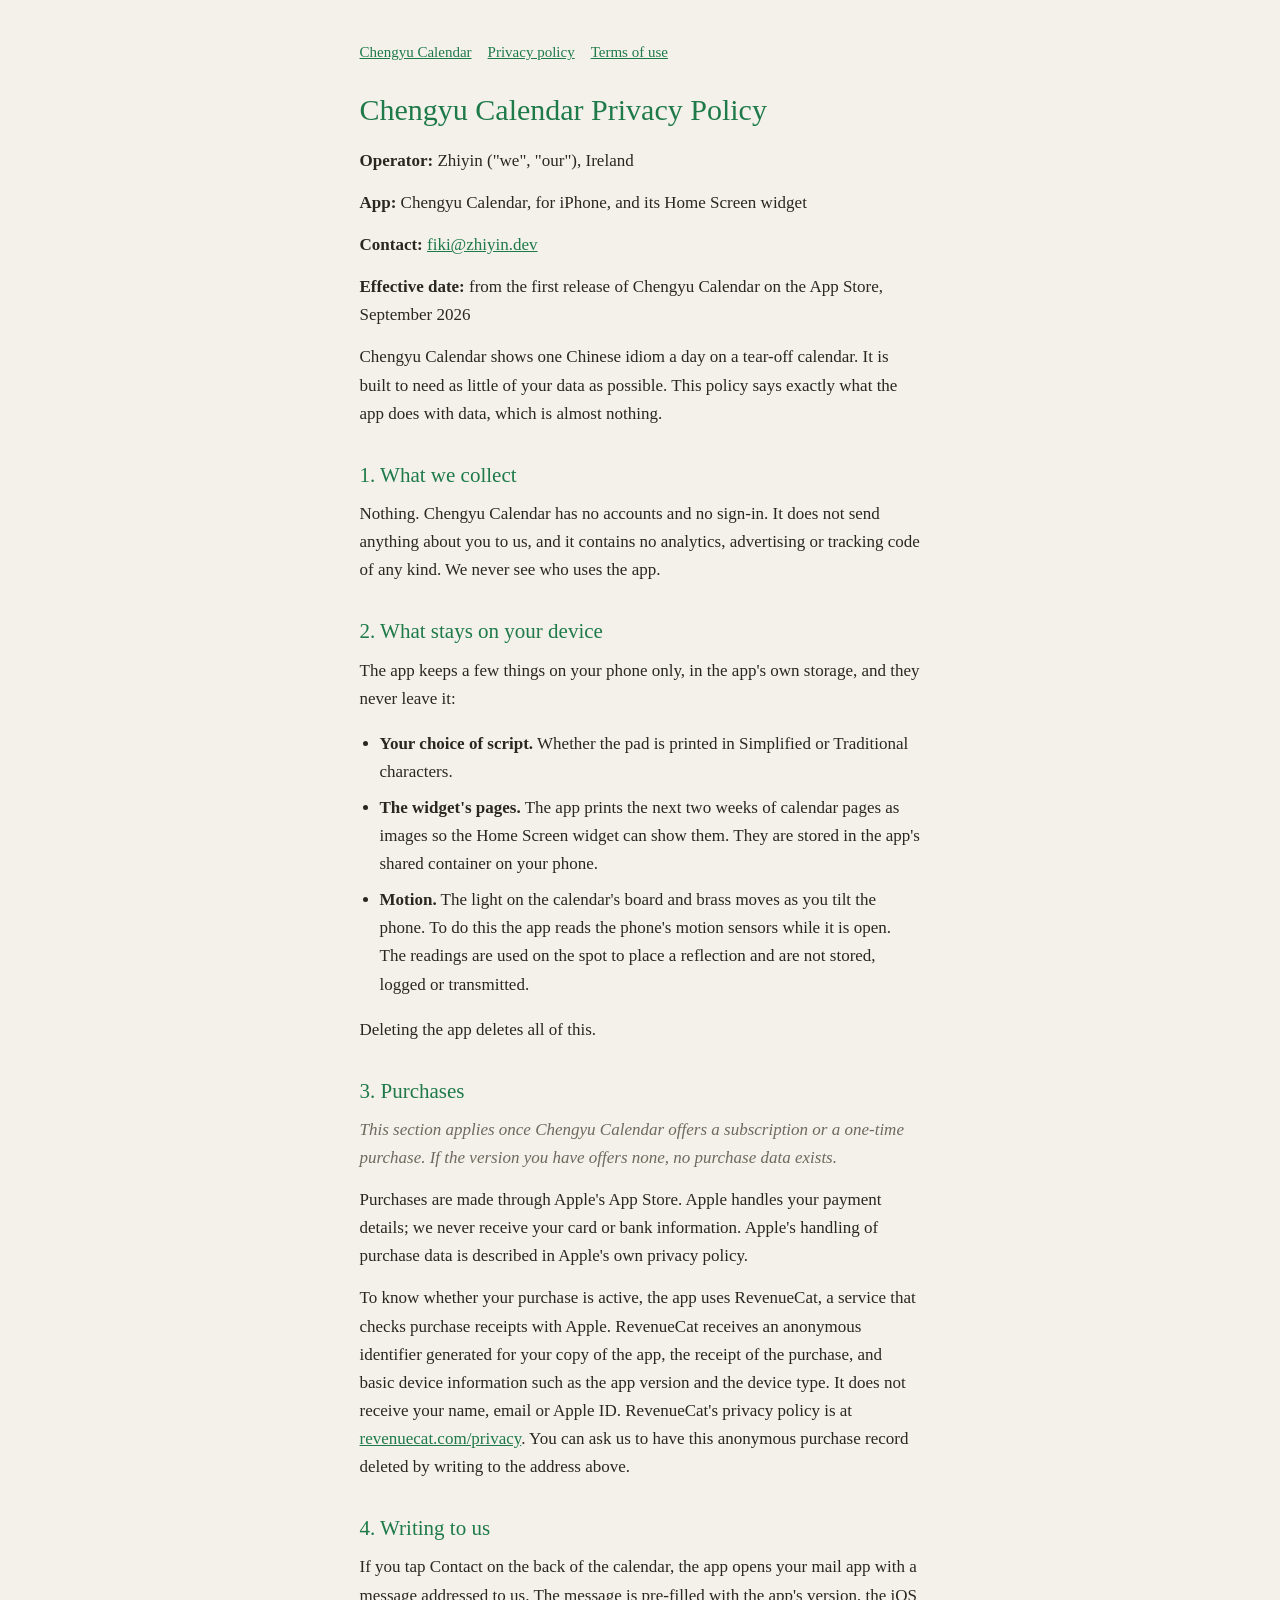
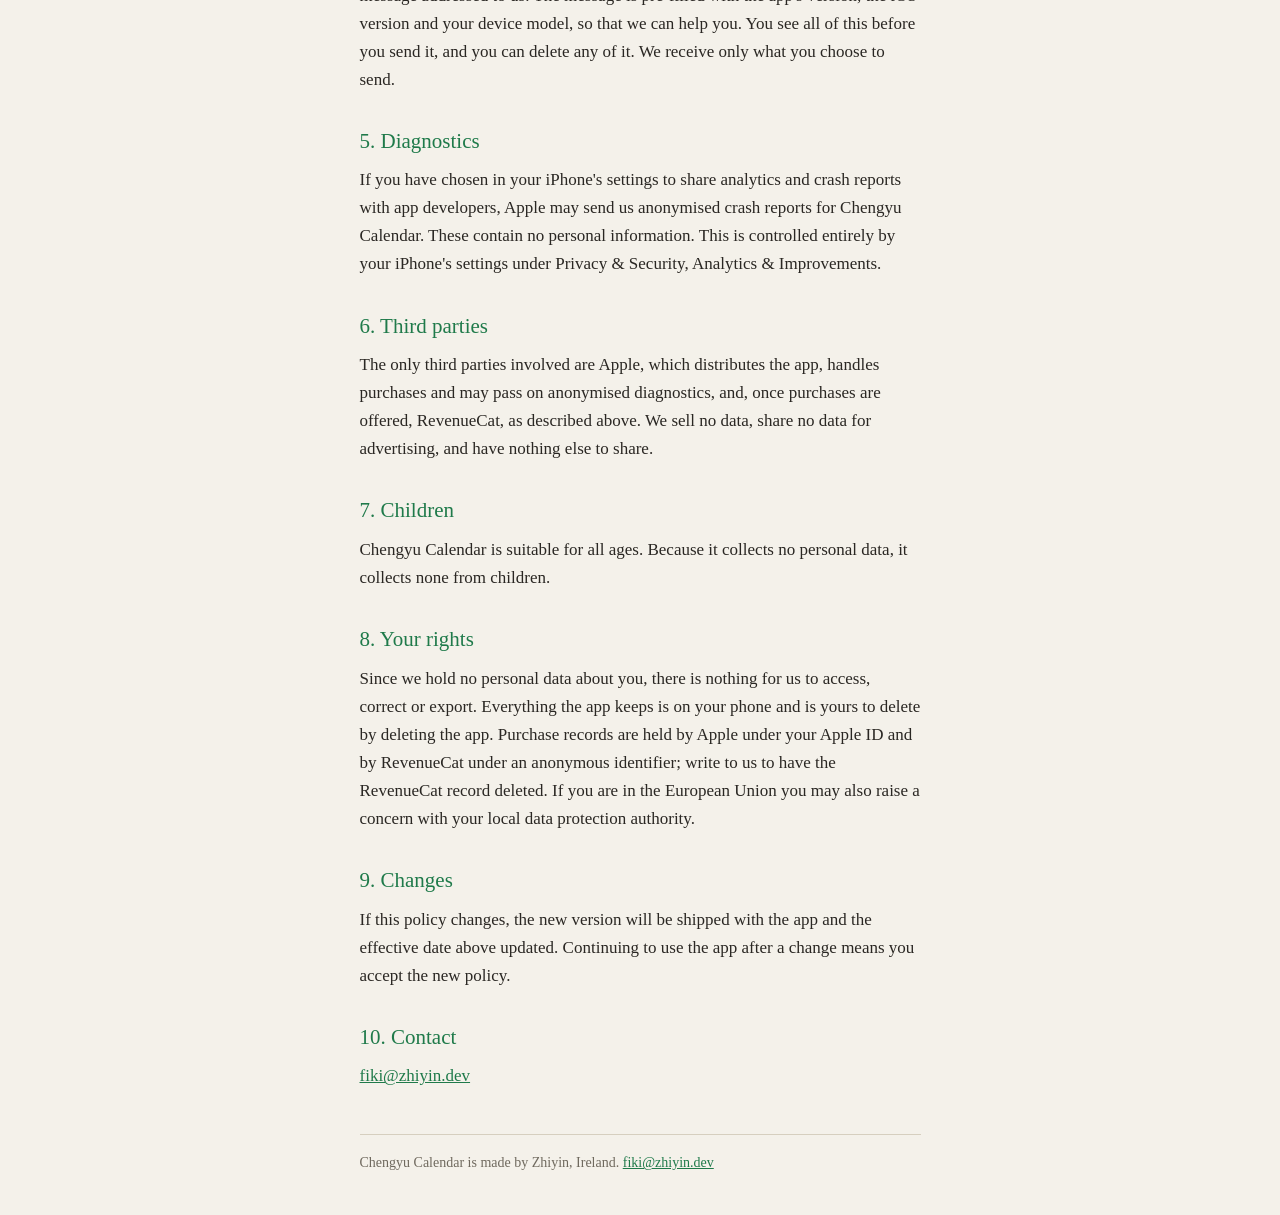
==== privacy/index.html @ 8fd307ae "Chengyu Calendar: privacy policy and terms of use" ====
<!doctype html><html lang="en"><head><meta charset="utf-8"><meta name="viewport" content="width=device-width,initial-scale=1"><title>Chengyu Calendar Privacy Policy</title><style>
:root{--paper:#f4f1ea;--ink:#2a2723;--green:#1f7a4a;--rule:#d6cfbf;--muted:#6f695e}
body{background:var(--paper);color:var(--ink);font:17px/1.65 Georgia,"Times New Roman",serif;margin:0;padding:40px 20px}
main{max-width:66ch;margin:0 auto}
h1{font-weight:normal;font-size:30px;line-height:1.15;color:var(--green);margin:0 0 20px}
h2{font-weight:normal;font-size:21px;margin:30px 0 8px;color:var(--green)}
p{margin:0 0 14px} .note{color:var(--muted);font-style:italic}
ul{padding-left:20px} li{margin-bottom:8px}
a{color:var(--green)} nav{margin-bottom:28px;font-size:15px;color:var(--muted)} nav a{margin-right:16px}
footer{margin-top:44px;padding-top:16px;border-top:1px solid var(--rule);font-size:14px;color:var(--muted)}
</style></head><body><main><nav><a href="../">Chengyu Calendar</a><a href="../privacy/">Privacy policy</a><a href="../terms/">Terms of use</a></nav><h1>Chengyu Calendar Privacy Policy</h1>
<p><b>Operator:</b> Zhiyin (&quot;we&quot;, &quot;our&quot;), Ireland</p>
<p><b>App:</b> Chengyu Calendar, for iPhone, and its Home Screen widget</p>
<p><b>Contact:</b> <a href="mailto:fiki@zhiyin.dev">fiki@zhiyin.dev</a></p>
<p><b>Effective date:</b> from the first release of Chengyu Calendar on the App Store, September 2026</p>
<p>Chengyu Calendar shows one Chinese idiom a day on a tear-off calendar. It is built to need as little of your data as possible. This policy says exactly what the app does with data, which is almost nothing.</p>
<h2>1. What we collect</h2>
<p>Nothing. Chengyu Calendar has no accounts and no sign-in. It does not send anything about you to us, and it contains no analytics, advertising or tracking code of any kind. We never see who uses the app.</p>
<h2>2. What stays on your device</h2>
<p>The app keeps a few things on your phone only, in the app&#x27;s own storage, and they never leave it:</p>
<ul>
<li><b>Your choice of script.</b> Whether the pad is printed in Simplified or Traditional characters.</li>
<li><b>The widget&#x27;s pages.</b> The app prints the next two weeks of calendar pages as images so the Home Screen widget can show them. They are stored in the app&#x27;s shared container on your phone.</li>
<li><b>Motion.</b> The light on the calendar&#x27;s board and brass moves as you tilt the phone. To do this the app reads the phone&#x27;s motion sensors while it is open. The readings are used on the spot to place a reflection and are not stored, logged or transmitted.</li>
</ul>
<p>Deleting the app deletes all of this.</p>
<h2>3. Purchases</h2>
<p class="note">This section applies once Chengyu Calendar offers a subscription or a one-time purchase. If the version you have offers none, no purchase data exists.</p>
<p>Purchases are made through Apple&#x27;s App Store. Apple handles your payment details; we never receive your card or bank information. Apple&#x27;s handling of purchase data is described in Apple&#x27;s own privacy policy.</p>
<p>To know whether your purchase is active, the app uses RevenueCat, a service that checks purchase receipts with Apple. RevenueCat receives an anonymous identifier generated for your copy of the app, the receipt of the purchase, and basic device information such as the app version and the device type. It does not receive your name, email or Apple ID. RevenueCat&#x27;s privacy policy is at <a href="https://revenuecat.com/privacy">revenuecat.com/privacy</a>. You can ask us to have this anonymous purchase record deleted by writing to the address above.</p>
<h2>4. Writing to us</h2>
<p>If you tap Contact on the back of the calendar, the app opens your mail app with a message addressed to us. The message is pre-filled with the app&#x27;s version, the iOS version and your device model, so that we can help you. You see all of this before you send it, and you can delete any of it. We receive only what you choose to send.</p>
<h2>5. Diagnostics</h2>
<p>If you have chosen in your iPhone&#x27;s settings to share analytics and crash reports with app developers, Apple may send us anonymised crash reports for Chengyu Calendar. These contain no personal information. This is controlled entirely by your iPhone&#x27;s settings under Privacy &amp; Security, Analytics &amp; Improvements.</p>
<h2>6. Third parties</h2>
<p>The only third parties involved are Apple, which distributes the app, handles purchases and may pass on anonymised diagnostics, and, once purchases are offered, RevenueCat, as described above. We sell no data, share no data for advertising, and have nothing else to share.</p>
<h2>7. Children</h2>
<p>Chengyu Calendar is suitable for all ages. Because it collects no personal data, it collects none from children.</p>
<h2>8. Your rights</h2>
<p>Since we hold no personal data about you, there is nothing for us to access, correct or export. Everything the app keeps is on your phone and is yours to delete by deleting the app. Purchase records are held by Apple under your Apple ID and by RevenueCat under an anonymous identifier; write to us to have the RevenueCat record deleted. If you are in the European Union you may also raise a concern with your local data protection authority.</p>
<h2>9. Changes</h2>
<p>If this policy changes, the new version will be shipped with the app and the effective date above updated. Continuing to use the app after a change means you accept the new policy.</p>
<h2>10. Contact</h2>
<p><a href="mailto:fiki@zhiyin.dev">fiki@zhiyin.dev</a></p><footer>Chengyu Calendar is made by Zhiyin, Ireland. <a href="mailto:fiki@zhiyin.dev">fiki@zhiyin.dev</a></footer></main></body></html>
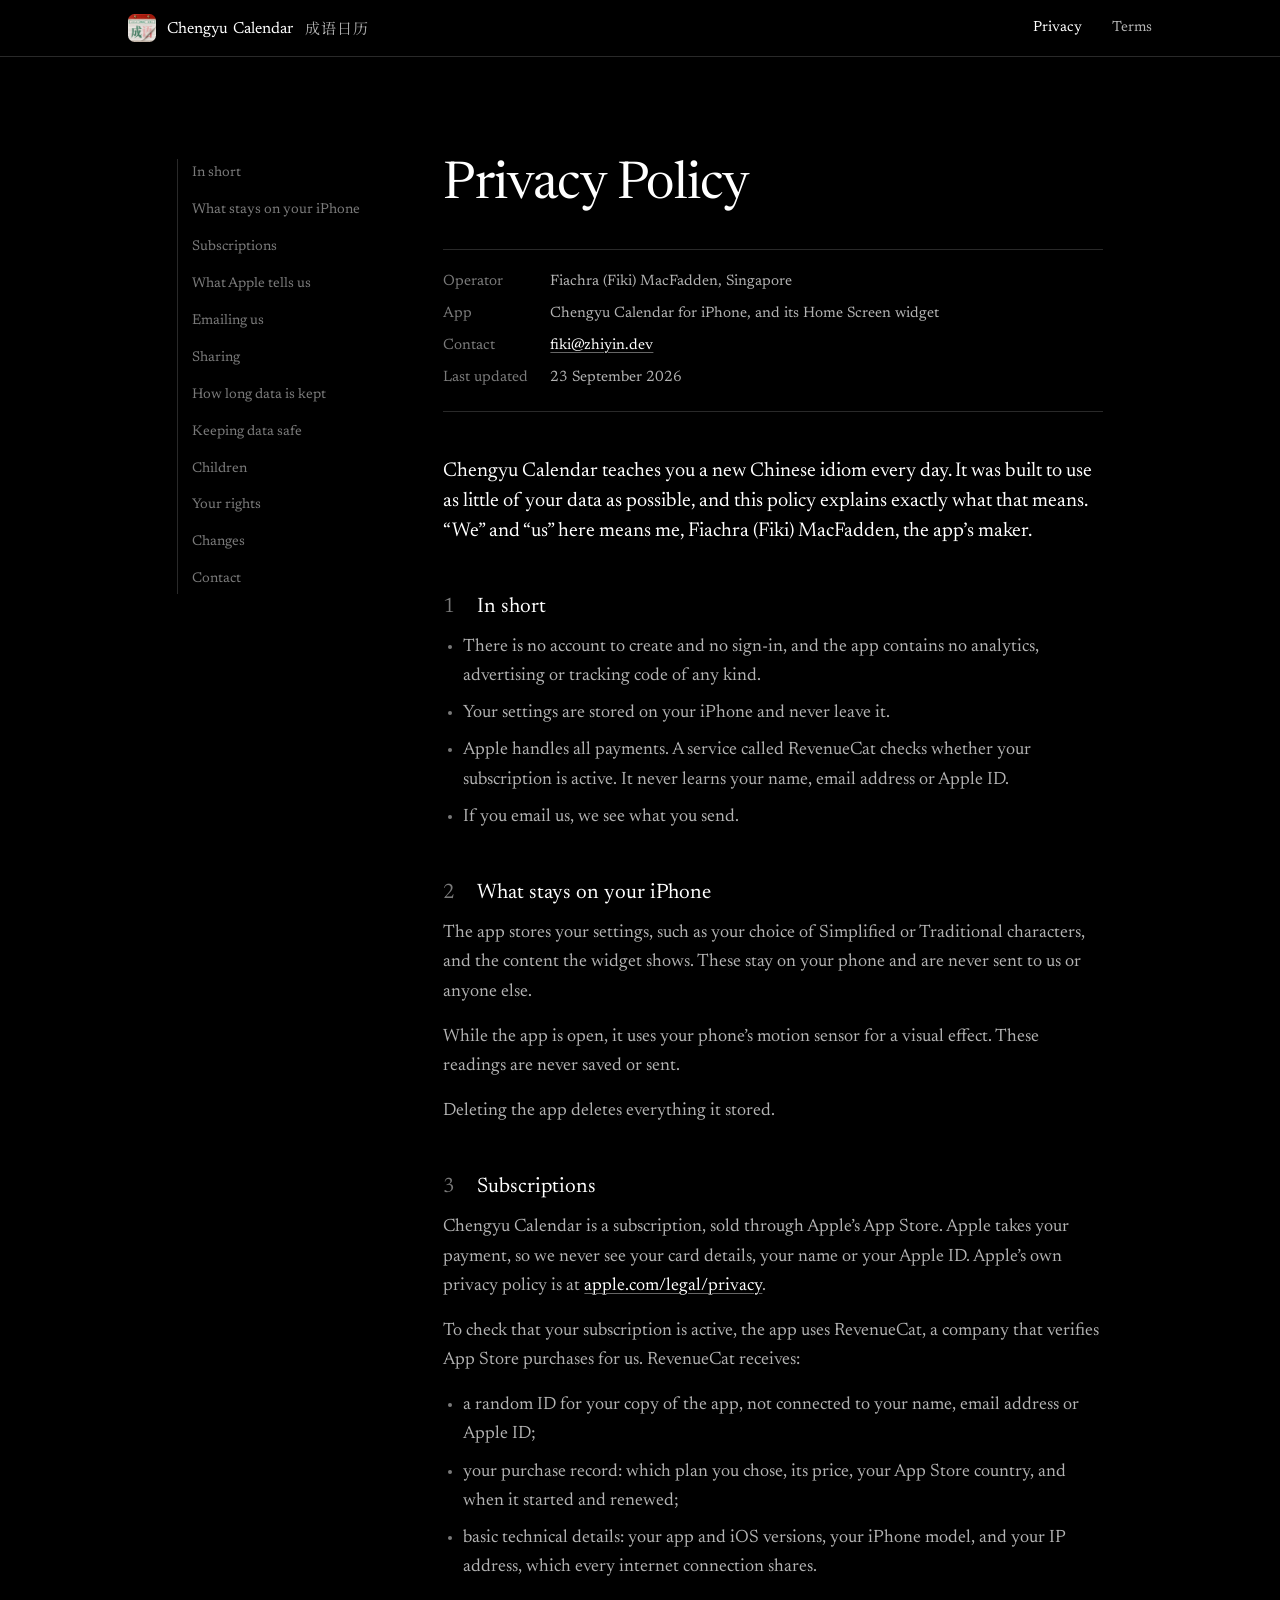
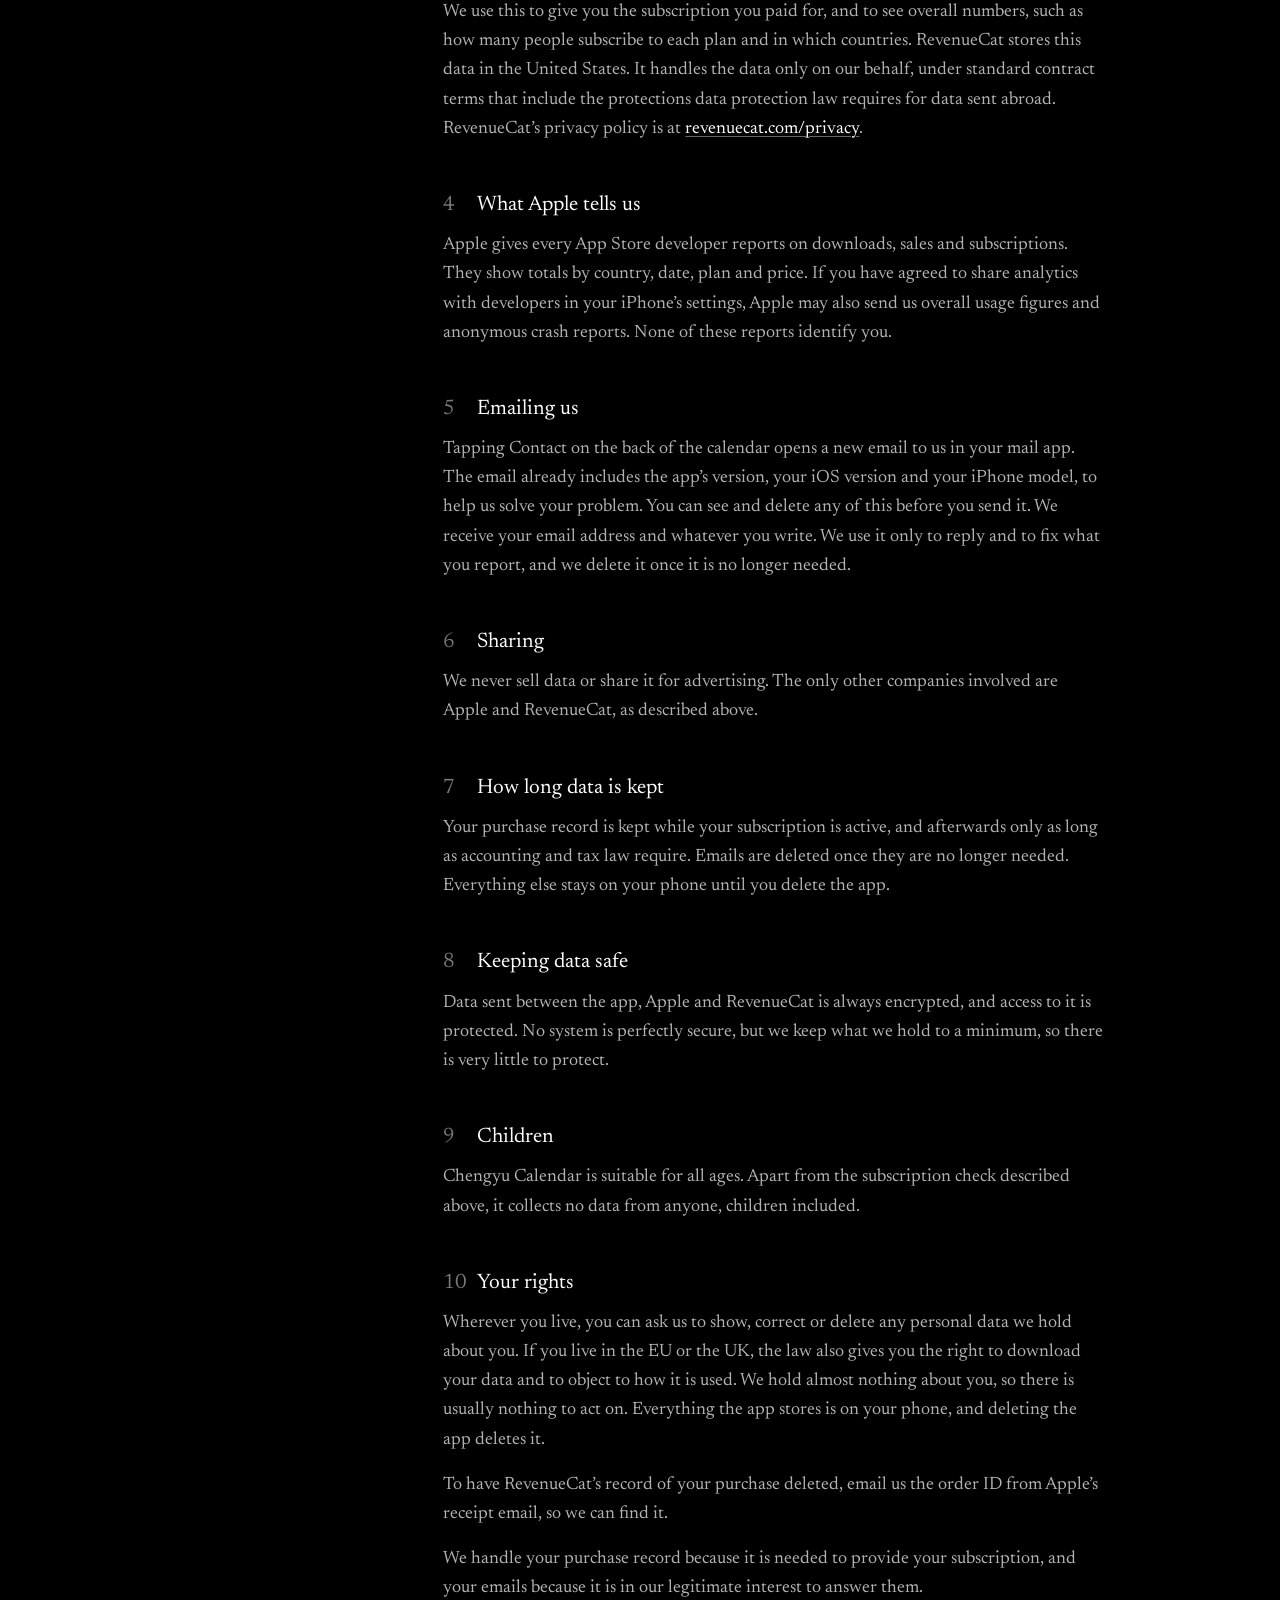
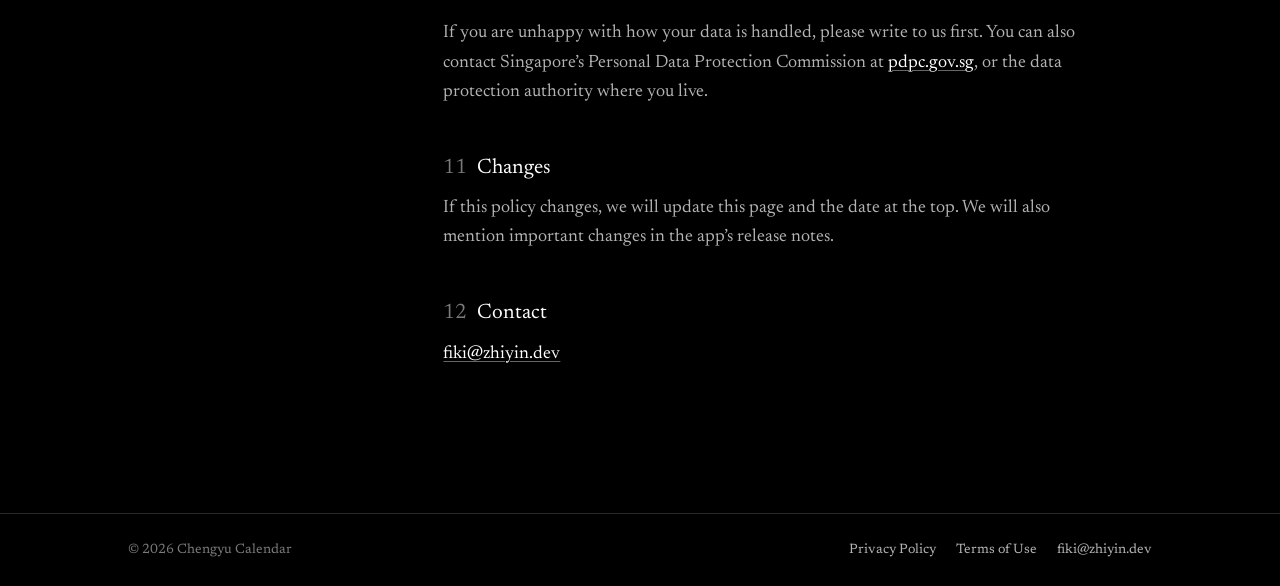
==== commit f51979a0: "The new site: a welcome page, the Privacy Policy and the Terms of Use, on black Built from website/ " ====
--- a/privacy/index.html
+++ b/privacy/index.html
@@ -1,44 +1,98 @@
-<!doctype html><html lang="en"><head><meta charset="utf-8"><meta name="viewport" content="width=device-width,initial-scale=1"><title>Chengyu Calendar Privacy Policy</title><style>
-:root{--paper:#f4f1ea;--ink:#2a2723;--green:#1f7a4a;--rule:#d6cfbf;--muted:#6f695e}
-body{background:var(--paper);color:var(--ink);font:17px/1.65 Georgia,"Times New Roman",serif;margin:0;padding:40px 20px}
-main{max-width:66ch;margin:0 auto}
-h1{font-weight:normal;font-size:30px;line-height:1.15;color:var(--green);margin:0 0 20px}
-h2{font-weight:normal;font-size:21px;margin:30px 0 8px;color:var(--green)}
-p{margin:0 0 14px} .note{color:var(--muted);font-style:italic}
-ul{padding-left:20px} li{margin-bottom:8px}
-a{color:var(--green)} nav{margin-bottom:28px;font-size:15px;color:var(--muted)} nav a{margin-right:16px}
-footer{margin-top:44px;padding-top:16px;border-top:1px solid var(--rule);font-size:14px;color:var(--muted)}
-</style></head><body><main><nav><a href="../">Chengyu Calendar</a><a href="../privacy/">Privacy policy</a><a href="../terms/">Terms of use</a></nav><h1>Chengyu Calendar Privacy Policy</h1>
-<p><b>Operator:</b> Zhiyin (&quot;we&quot;, &quot;our&quot;), Ireland</p>
-<p><b>App:</b> Chengyu Calendar, for iPhone, and its Home Screen widget</p>
-<p><b>Contact:</b> <a href="mailto:fiki@zhiyin.dev">fiki@zhiyin.dev</a></p>
-<p><b>Effective date:</b> from the first release of Chengyu Calendar on the App Store, September 2026</p>
-<p>Chengyu Calendar shows one Chinese idiom a day on a tear-off calendar. It is built to need as little of your data as possible. This policy says exactly what the app does with data, which is almost nothing.</p>
-<h2>1. What we collect</h2>
-<p>Nothing. Chengyu Calendar has no accounts and no sign-in. It does not send anything about you to us, and it contains no analytics, advertising or tracking code of any kind. We never see who uses the app.</p>
-<h2>2. What stays on your device</h2>
-<p>The app keeps a few things on your phone only, in the app&#x27;s own storage, and they never leave it:</p>
+<!doctype html>
+<html lang="en">
+<head>
+<meta charset="utf-8">
+<meta name="viewport" content="width=device-width,initial-scale=1,viewport-fit=cover">
+<title>Privacy Policy · Chengyu Calendar</title>
+<meta name="description" content="How Chengyu Calendar handles your data: no account, no analytics, no ads, no tracking.">
+<meta name="theme-color" content="#000000">
+<link rel="canonical" href="https://chengyucalendar.com/privacy/">
+<meta property="og:type" content="website">
+<meta property="og:site_name" content="Chengyu Calendar">
+<meta property="og:title" content="Privacy Policy · Chengyu Calendar">
+<meta property="og:description" content="How Chengyu Calendar handles your data: no account, no analytics, no ads, no tracking.">
+<meta property="og:url" content="https://chengyucalendar.com/privacy/">
+<meta property="og:image" content="https://chengyucalendar.com/assets/og.png">
+<meta property="og:image:width" content="1200">
+<meta property="og:image:height" content="630">
+<meta name="twitter:card" content="summary_large_image">
+<meta name="apple-itunes-app" content="app-id=6813331921">
+<link rel="icon" type="image/png" href="../assets/icon-64.png">
+<link rel="apple-touch-icon" href="../assets/icon-180.png">
+<link rel="preconnect" href="https://fonts.googleapis.com">
+<link rel="preconnect" href="https://fonts.gstatic.com" crossorigin>
+<link rel="stylesheet" href="https://fonts.googleapis.com/css2?family=Newsreader:opsz,wght@6..72,400;6..72,600&family=Noto+Serif+SC:wght@400&display=swap">
+<link rel="stylesheet" href="../assets/site.css">
+</head>
+<body>
+<header class="nav">
+  <div class="wrap">
+    <a class="brand" href="../" aria-label="Chengyu Calendar, home">
+      <img src="../assets/icon-64.png" alt="" width="28" height="28">
+      <span class="name">Chengyu Calendar</span><span class="han" lang="zh-Hans">成语日历</span>
+    </a>
+    <nav aria-label="Legal">
+      <a href="../privacy/" aria-current="page">Privacy</a>
+      <a href="../terms/">Terms</a>
+    </nav>
+  </div>
+</header>
+<main class="wrap legal">
+  <aside>
+    <ol aria-label="Sections"><li><a href="#s1">In short</a></li><li><a href="#s2">What stays on your iPhone</a></li><li><a href="#s3">Subscriptions</a></li><li><a href="#s4">What Apple tells us</a></li><li><a href="#s5">Emailing us</a></li><li><a href="#s6">Sharing</a></li><li><a href="#s7">How long data is kept</a></li><li><a href="#s8">Keeping data safe</a></li><li><a href="#s9">Children</a></li><li><a href="#s10">Your rights</a></li><li><a href="#s11">Changes</a></li><li><a href="#s12">Contact</a></li></ol>
+  </aside>
+  <article>
+    <h1>Privacy Policy</h1>
+<dl class="meta"><dt>Operator</dt><dd>Fiachra (Fiki) MacFadden, Singapore</dd><dt>App</dt><dd>Chengyu Calendar for iPhone, and its Home Screen widget</dd><dt>Contact</dt><dd><a href="mailto:fiki@zhiyin.dev">fiki@zhiyin.dev</a></dd><dt>Last updated</dt><dd>23 September 2026</dd></dl>
+<p>Chengyu Calendar teaches you a new Chinese idiom every day. It was built to use as little of your data as possible, and this policy explains exactly what that means. “We” and “us” here means me, Fiachra (Fiki) MacFadden, the app’s maker.</p>
+<h2 id="s1"><span class="n">1</span>In short</h2>
 <ul>
-<li><b>Your choice of script.</b> Whether the pad is printed in Simplified or Traditional characters.</li>
-<li><b>The widget&#x27;s pages.</b> The app prints the next two weeks of calendar pages as images so the Home Screen widget can show them. They are stored in the app&#x27;s shared container on your phone.</li>
-<li><b>Motion.</b> The light on the calendar&#x27;s board and brass moves as you tilt the phone. To do this the app reads the phone&#x27;s motion sensors while it is open. The readings are used on the spot to place a reflection and are not stored, logged or transmitted.</li>
+<li>There is no account to create and no sign-in, and the app contains no analytics, advertising or tracking code of any kind.</li>
+<li>Your settings are stored on your iPhone and never leave it.</li>
+<li>Apple handles all payments. A service called RevenueCat checks whether your subscription is active. It never learns your name, email address or Apple ID.</li>
+<li>If you email us, we see what you send.</li>
 </ul>
-<p>Deleting the app deletes all of this.</p>
-<h2>3. Purchases</h2>
-<p class="note">This section applies once Chengyu Calendar offers a subscription or a one-time purchase. If the version you have offers none, no purchase data exists.</p>
-<p>Purchases are made through Apple&#x27;s App Store. Apple handles your payment details; we never receive your card or bank information. Apple&#x27;s handling of purchase data is described in Apple&#x27;s own privacy policy.</p>
-<p>To know whether your purchase is active, the app uses RevenueCat, a service that checks purchase receipts with Apple. RevenueCat receives an anonymous identifier generated for your copy of the app, the receipt of the purchase, and basic device information such as the app version and the device type. It does not receive your name, email or Apple ID. RevenueCat&#x27;s privacy policy is at <a href="https://revenuecat.com/privacy">revenuecat.com/privacy</a>. You can ask us to have this anonymous purchase record deleted by writing to the address above.</p>
-<h2>4. Writing to us</h2>
-<p>If you tap Contact on the back of the calendar, the app opens your mail app with a message addressed to us. The message is pre-filled with the app&#x27;s version, the iOS version and your device model, so that we can help you. You see all of this before you send it, and you can delete any of it. We receive only what you choose to send.</p>
-<h2>5. Diagnostics</h2>
-<p>If you have chosen in your iPhone&#x27;s settings to share analytics and crash reports with app developers, Apple may send us anonymised crash reports for Chengyu Calendar. These contain no personal information. This is controlled entirely by your iPhone&#x27;s settings under Privacy &amp; Security, Analytics &amp; Improvements.</p>
-<h2>6. Third parties</h2>
-<p>The only third parties involved are Apple, which distributes the app, handles purchases and may pass on anonymised diagnostics, and, once purchases are offered, RevenueCat, as described above. We sell no data, share no data for advertising, and have nothing else to share.</p>
-<h2>7. Children</h2>
-<p>Chengyu Calendar is suitable for all ages. Because it collects no personal data, it collects none from children.</p>
-<h2>8. Your rights</h2>
-<p>Since we hold no personal data about you, there is nothing for us to access, correct or export. Everything the app keeps is on your phone and is yours to delete by deleting the app. Purchase records are held by Apple under your Apple ID and by RevenueCat under an anonymous identifier; write to us to have the RevenueCat record deleted. If you are in the European Union you may also raise a concern with your local data protection authority.</p>
-<h2>9. Changes</h2>
-<p>If this policy changes, the new version will be shipped with the app and the effective date above updated. Continuing to use the app after a change means you accept the new policy.</p>
-<h2>10. Contact</h2>
-<p><a href="mailto:fiki@zhiyin.dev">fiki@zhiyin.dev</a></p><footer>Chengyu Calendar is made by Zhiyin, Ireland. <a href="mailto:fiki@zhiyin.dev">fiki@zhiyin.dev</a></footer></main></body></html>+<h2 id="s2"><span class="n">2</span>What stays on your iPhone</h2>
+<p>The app stores your settings, such as your choice of Simplified or Traditional characters, and the content the widget shows. These stay on your phone and are never sent to us or anyone else.</p>
+<p>While the app is open, it uses your phone’s motion sensor for a visual effect. These readings are never saved or sent.</p>
+<p>Deleting the app deletes everything it stored.</p>
+<h2 id="s3"><span class="n">3</span>Subscriptions</h2>
+<p>Chengyu Calendar is a subscription, sold through Apple’s App Store. Apple takes your payment, so we never see your card details, your name or your Apple ID. Apple’s own privacy policy is at <a href="https://apple.com/legal/privacy">apple.com/legal/privacy</a>.</p>
+<p>To check that your subscription is active, the app uses RevenueCat, a company that verifies App Store purchases for us. RevenueCat receives:</p>
+<ul>
+<li>a random ID for your copy of the app, not connected to your name, email address or Apple ID;</li>
+<li>your purchase record: which plan you chose, its price, your App Store country, and when it started and renewed;</li>
+<li>basic technical details: your app and iOS versions, your iPhone model, and your IP address, which every internet connection shares.</li>
+</ul>
+<p>We use this to give you the subscription you paid for, and to see overall numbers, such as how many people subscribe to each plan and in which countries. RevenueCat stores this data in the United States. It handles the data only on our behalf, under standard contract terms that include the protections data protection law requires for data sent abroad. RevenueCat’s privacy policy is at <a href="https://revenuecat.com/privacy">revenuecat.com/privacy</a>.</p>
+<h2 id="s4"><span class="n">4</span>What Apple tells us</h2>
+<p>Apple gives every App Store developer reports on downloads, sales and subscriptions. They show totals by country, date, plan and price. If you have agreed to share analytics with developers in your iPhone’s settings, Apple may also send us overall usage figures and anonymous crash reports. None of these reports identify you.</p>
+<h2 id="s5"><span class="n">5</span>Emailing us</h2>
+<p>Tapping Contact on the back of the calendar opens a new email to us in your mail app. The email already includes the app’s version, your iOS version and your iPhone model, to help us solve your problem. You can see and delete any of this before you send it. We receive your email address and whatever you write. We use it only to reply and to fix what you report, and we delete it once it is no longer needed.</p>
+<h2 id="s6"><span class="n">6</span>Sharing</h2>
+<p>We never sell data or share it for advertising. The only other companies involved are Apple and RevenueCat, as described above.</p>
+<h2 id="s7"><span class="n">7</span>How long data is kept</h2>
+<p>Your purchase record is kept while your subscription is active, and afterwards only as long as accounting and tax law require. Emails are deleted once they are no longer needed. Everything else stays on your phone until you delete the app.</p>
+<h2 id="s8"><span class="n">8</span>Keeping data safe</h2>
+<p>Data sent between the app, Apple and RevenueCat is always encrypted, and access to it is protected. No system is perfectly secure, but we keep what we hold to a minimum, so there is very little to protect.</p>
+<h2 id="s9"><span class="n">9</span>Children</h2>
+<p>Chengyu Calendar is suitable for all ages. Apart from the subscription check described above, it collects no data from anyone, children included.</p>
+<h2 id="s10"><span class="n">10</span>Your rights</h2>
+<p>Wherever you live, you can ask us to show, correct or delete any personal data we hold about you. If you live in the EU or the UK, the law also gives you the right to download your data and to object to how it is used. We hold almost nothing about you, so there is usually nothing to act on. Everything the app stores is on your phone, and deleting the app deletes it.</p>
+<p>To have RevenueCat’s record of your purchase deleted, email us the order ID from Apple’s receipt email, so we can find it.</p>
+<p>We handle your purchase record because it is needed to provide your subscription, and your emails because it is in our legitimate interest to answer them.</p>
+<p>If you are unhappy with how your data is handled, please write to us first. You can also contact Singapore’s Personal Data Protection Commission at <a href="https://pdpc.gov.sg">pdpc.gov.sg</a>, or the data protection authority where you live.</p>
+<h2 id="s11"><span class="n">11</span>Changes</h2>
+<p>If this policy changes, we will update this page and the date at the top. We will also mention important changes in the app’s release notes.</p>
+<h2 id="s12"><span class="n">12</span>Contact</h2>
+<p><a href="mailto:fiki@zhiyin.dev">fiki@zhiyin.dev</a></p>
+  </article>
+</main>
+<footer>
+  <div class="wrap">
+    <span>© 2026 Chengyu Calendar</span>
+    <span class="links"><a href="../privacy/">Privacy Policy</a><a href="../terms/">Terms of Use</a><a href="mailto:fiki@zhiyin.dev">fiki@zhiyin.dev</a></span>
+  </div>
+</footer>
+</body>
+</html>
--- a/assets/site.css
+++ b/assets/site.css
@@ -0,0 +1,129 @@
+/* Chengyu Calendar: the onboarding on the web. Black, Apple's New York, white words, the page lit. */
+:root{
+  color-scheme:dark;
+  --ground:#000;
+  --white:#fff;
+  --dim:rgba(255,255,255,.7);
+  --faint:rgba(255,255,255,.48);
+  --hair:rgba(255,255,255,.16);
+  --serif:ui-serif,"New York","Newsreader",Georgia,"Times New Roman",serif;
+  --han:"Noto Serif SC","Songti SC","STSong",serif;
+  --gutter:clamp(16px,4vw,48px);
+}
+*{box-sizing:border-box}
+html{background:var(--ground);-webkit-text-size-adjust:100%}
+body{margin:0;min-height:100svh;display:flex;flex-direction:column;background:var(--ground);color:var(--white);
+  font-family:var(--serif);font-size:17px;line-height:1.5;-webkit-font-smoothing:antialiased;text-rendering:optimizeLegibility}
+main{flex:1}
+img{max-width:100%;display:block}
+a{color:inherit}
+:focus-visible{outline:1.5px solid #fff;outline-offset:4px;border-radius:4px}
+.wrap{max-width:1120px;margin:0 auto;padding-inline:var(--gutter)}
+.han{font-family:var(--han)}
+
+/* the header: the icon, the name, 成语日历, and two words on the right.
+   Each word's box is trimmed to its letters (cap height to baseline), so centring the row centres
+   the icon on the letters themselves, not on the fonts' line boxes, which differ between the Latin
+   serif and the Chinese one (that difference set the English visibly higher than the Chinese). */
+.nav{position:sticky;top:0;z-index:20;background:rgba(0,0,0,.74);-webkit-backdrop-filter:saturate(1.4) blur(18px);backdrop-filter:saturate(1.4) blur(18px);
+  border-bottom:1px solid var(--hair);padding-top:env(safe-area-inset-top,0px)}
+.nav .wrap{display:flex;align-items:center;justify-content:space-between;height:56px;gap:16px}
+.brand{display:flex;align-items:center;gap:11px;text-decoration:none;white-space:nowrap}
+.brand img{width:28px;height:28px;border-radius:6.5px;flex:none}
+.brand .name{font-size:16px;line-height:1;letter-spacing:.005em}
+.brand .han{font-size:15px;line-height:1;color:var(--dim);letter-spacing:.06em;margin-left:1px}
+.nav nav{display:flex;align-items:center;gap:clamp(18px,3vw,30px);font-size:14.5px;line-height:1}
+.nav nav a{text-decoration:none;color:var(--dim);transition:color .2s}
+.nav nav a:hover,.nav nav a[aria-current]{color:#fff}
+.brand .name,.brand .han,.nav nav a{text-box:trim-both cap alphabetic}
+/* where the trim is not supported, the same result by hand: New York's and Newsreader's letters sit
+   high in their line box, Noto Serif SC's ideographs low */
+@supports not (text-box:trim-both cap alphabetic){
+  .brand .name{position:relative;top:.06em}
+  .brand .han{position:relative;top:-.02em}
+}
+
+/* the iPhone 17 Pro, drawn round the capture: the screen's width sets everything */
+.phone{--sw:320px;--b:calc(var(--sw)*.034);position:relative;width:calc(var(--sw) + 2*var(--b));padding:var(--b);
+  border-radius:calc(var(--sw)*.137 + var(--b));
+  background:linear-gradient(145deg,#3b3c40 0%,#1c1d20 22%,#111214 60%,#2a2b2f 100%);
+  box-shadow:inset 0 0 0 1px rgba(255,255,255,.14),inset 0 0 0 calc(var(--b)*.55) #050506,0 0 0 1px #000,0 40px 80px -20px rgba(0,0,0,.9);flex:none}
+.phone::before,.phone::after{content:"";position:absolute;width:3px;border-radius:2px;background:linear-gradient(90deg,#2c2d31,#46474c)}
+.phone::before{left:-2px;top:22%;height:7%;box-shadow:0 calc(var(--sw)*.2) 0 0 #36373b}
+.phone::after{right:-2px;top:27%;height:11%}
+.screen{position:relative;border-radius:calc(var(--sw)*.137);overflow:hidden;aspect-ratio:1206/2622;background:#0c0c0c;isolation:isolate}
+.screen img{position:absolute;inset:0;width:100%;height:100%;object-fit:cover}
+/* the Dynamic Island, for a screenshot made without one */
+.screen.island::before{content:"";position:absolute;z-index:2;left:50%;top:calc(var(--sw)*.028);width:calc(var(--sw)*.313);height:calc(var(--sw)*.092);
+  transform:translateX(-50%);border-radius:999px;background:#000}
+.screen::after{content:"";position:absolute;inset:0;border-radius:inherit;pointer-events:none;
+  background:linear-gradient(160deg,rgba(255,255,255,.07),rgba(255,255,255,0) 38%)}
+
+/* the landing: the welcome comes out of the dark, then the page */
+.hero{padding-top:clamp(64px,10vw,120px);text-align:center;overflow:hidden}
+.hero h1{font-weight:400;font-size:clamp(38px,6.2vw,72px);line-height:1.05;letter-spacing:-.018em;margin:0 auto;max-width:14ch;text-wrap:balance}
+.hero .sub{color:var(--dim);font-size:clamp(17px,1.8vw,20px);line-height:1.5;max-width:40ch;margin:24px auto 0;text-wrap:pretty}
+.badge{display:inline-block;line-height:0;border-radius:9px;margin-top:34px}
+.badge img{height:52px;width:auto}
+.stage{margin:clamp(52px,7vw,80px) auto 0;display:flex;justify-content:center;position:relative;
+  height:clamp(400px,56vw,620px);-webkit-mask-image:linear-gradient(#000 55%,transparent 100%);mask-image:linear-gradient(#000 55%,transparent 100%)}
+.stage::before{content:"";position:absolute;left:50%;top:-10%;width:130%;max-width:1100px;aspect-ratio:1.6;transform:translateX(-50%);
+  background:radial-gradient(closest-side,rgba(255,244,225,.13),rgba(255,244,225,0));pointer-events:none}
+.stage .phone{--sw:clamp(250px,26vw,330px)}
+@media (prefers-reduced-motion:no-preference){
+  .hero h1{animation:welcome 1.6s cubic-bezier(.2,.7,.2,1) both}
+  .hero .sub{animation:rise 1.1s .9s ease-out both}
+  .hero .badge{animation:rise 1.1s 1.15s ease-out both}
+  .stage{animation:rise 1.6s 1.35s cubic-bezier(.2,.7,.2,1) both}
+}
+@keyframes welcome{from{opacity:0;filter:blur(18px);transform:scale(.9)}60%{opacity:1}to{opacity:1;filter:blur(0);transform:none}}
+@keyframes rise{from{opacity:0;transform:translateY(18px)}to{opacity:1;transform:none}}
+
+/* the legal pages: the contents beside, the text at a reading measure */
+.legal{display:grid;grid-template-columns:190px minmax(0,66ch);gap:clamp(32px,6vw,96px);justify-content:center;
+  padding-block:clamp(56px,8vw,104px) clamp(72px,10vw,128px)}
+.legal aside{position:sticky;top:96px;align-self:start;font-size:14px}
+.legal aside ol{list-style:none;margin:0;padding:0;border-left:1px solid var(--hair)}
+.legal aside li a{display:block;padding:5px 0 5px 14px;color:var(--faint);text-decoration:none;line-height:1.35}
+.legal aside li a:hover{color:#fff}
+.legal h1{font-weight:400;color:#fff;font-size:clamp(34px,4.6vw,52px);line-height:1.06;letter-spacing:-.015em;margin:0 0 34px}
+.legal .meta{display:grid;grid-template-columns:max-content 1fr;gap:8px 22px;margin:0 0 44px;padding:20px 0;
+  border-top:1px solid var(--hair);border-bottom:1px solid var(--hair);font-size:15px}
+.legal .meta dt{color:var(--faint)}
+.legal .meta dd{margin:0;color:var(--dim)}
+.legal article{font-size:18px;line-height:1.62;color:var(--dim)}
+.legal .meta+p{color:#fff;font-size:20px;line-height:1.5}
+.legal h2{font-weight:400;color:#fff;font-size:21px;line-height:1.3;margin:48px 0 12px;scroll-margin-top:88px}
+.legal h2 .n{display:inline-block;min-width:1.6em;color:var(--faint);font-variant-numeric:tabular-nums}
+.legal p{margin:0 0 16px}
+.legal ul{margin:0 0 16px;padding-left:1.1em}
+.legal li{margin-bottom:8px}
+.legal li::marker{color:var(--faint)}
+.legal strong{color:#fff;font-weight:600}
+.legal article a{color:#fff;text-underline-offset:3px;text-decoration-thickness:1px;text-decoration-color:rgba(255,255,255,.4);overflow-wrap:anywhere}
+
+footer{border-top:1px solid var(--hair);padding-block:26px calc(26px + env(safe-area-inset-bottom,0px));font-size:13.5px;color:var(--faint)}
+footer .wrap{display:flex;justify-content:space-between;align-items:center;gap:12px 24px;flex-wrap:wrap}
+footer .links{display:flex;flex-wrap:wrap;gap:8px 20px}
+footer a{text-decoration:none;color:var(--dim)}
+footer a:hover{color:#fff}
+
+@media (max-width:880px){
+  .legal{grid-template-columns:minmax(0,1fr)}
+  .legal aside{display:none}
+}
+/* a phone: the same row, a little smaller, so the name and the links keep their distance */
+@media (max-width:440px){
+  .brand{gap:8px}
+  .brand img{width:26px;height:26px;border-radius:6px}
+  .brand .name{font-size:15px}
+  .brand .han{font-size:13.5px;letter-spacing:.04em}
+  .nav nav{gap:16px;font-size:14px}
+}
+@media (max-width:350px){
+  .brand .han{display:none}
+}
+@media (max-width:520px){
+  .legal .meta{grid-template-columns:1fr;gap:2px}
+  .legal .meta dd{margin-bottom:10px}
+}
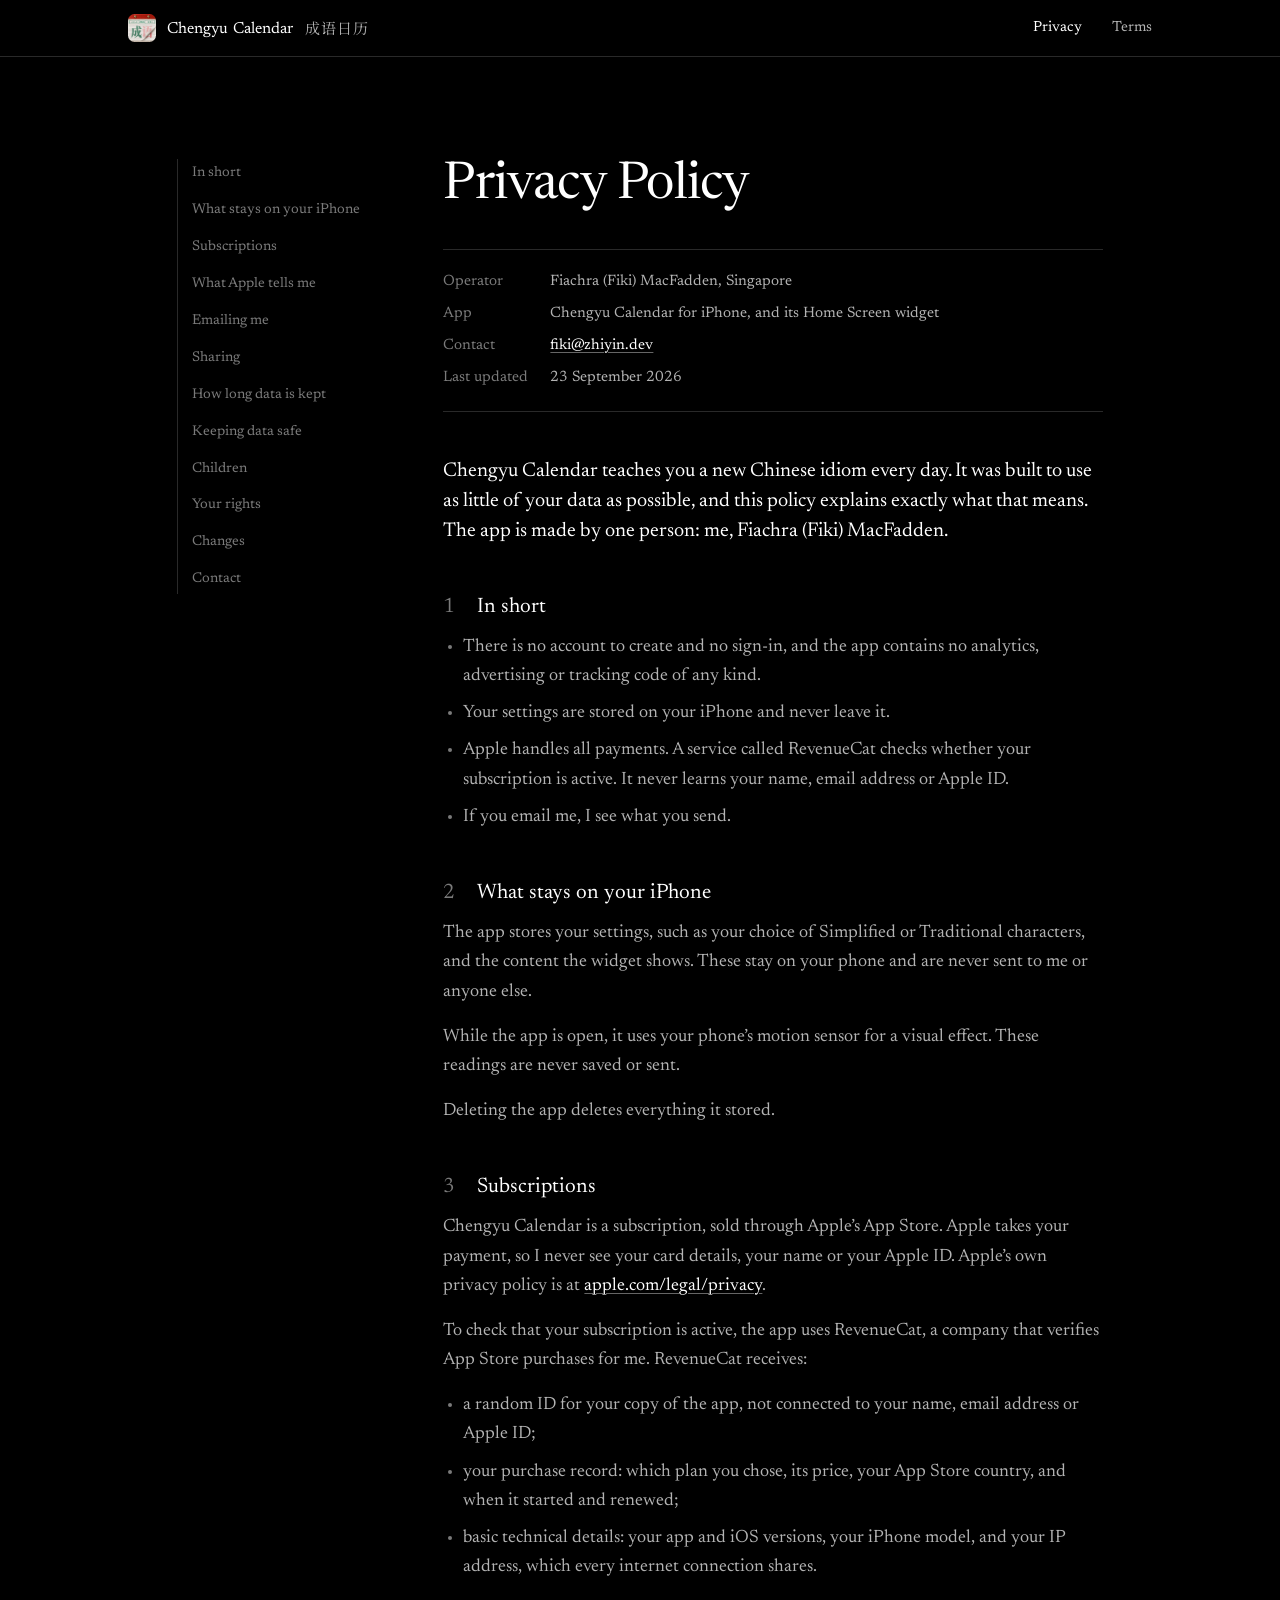
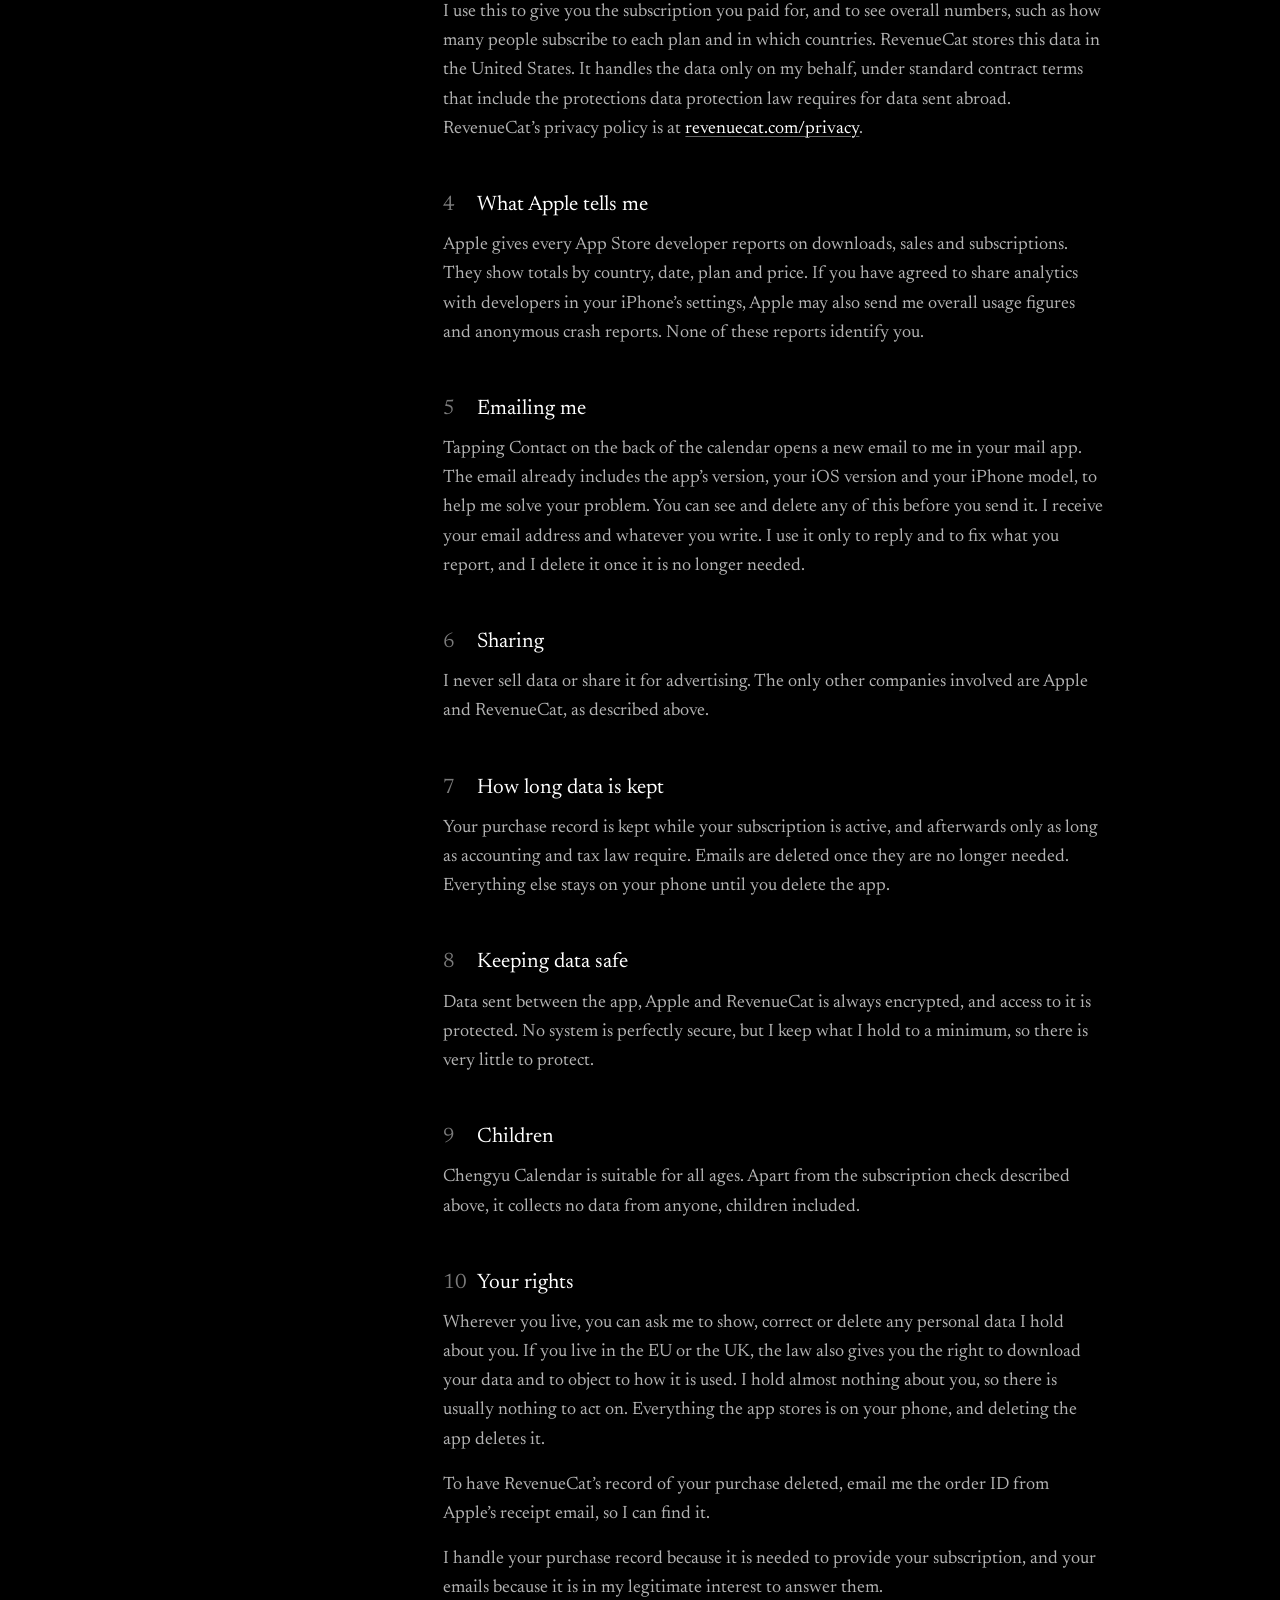
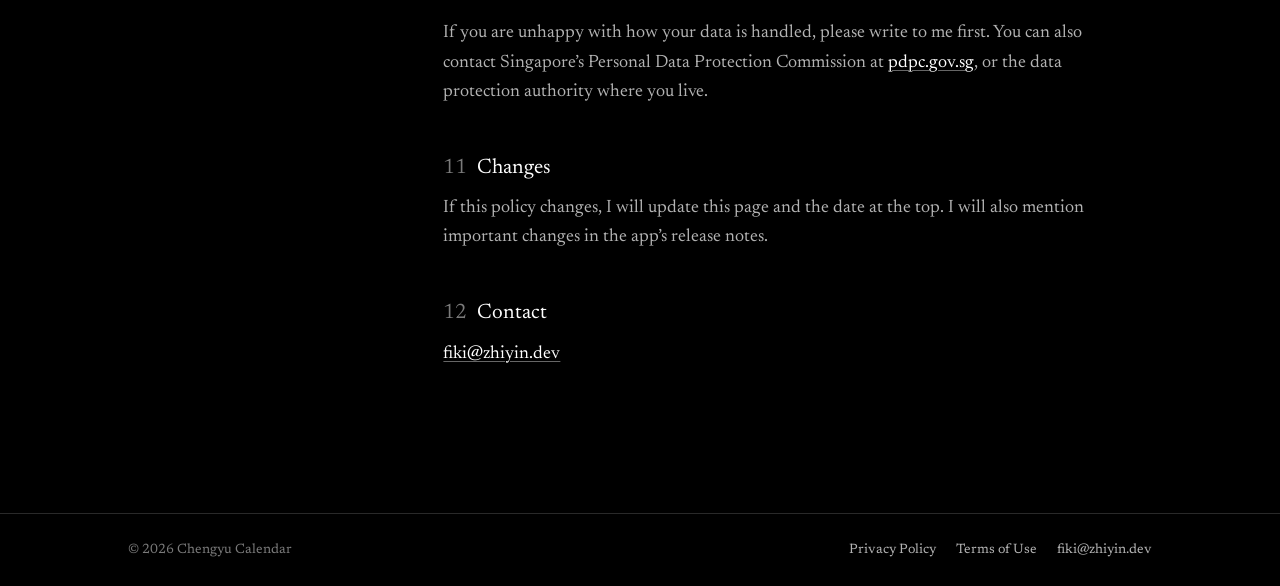
==== commit a6f4d995: "Privacy Policy and Terms of Use in the first person: the app is made by one person Co-Authored-By: C" ====
--- a/privacy/index.html
+++ b/privacy/index.html
@@ -39,51 +39,51 @@
 </header>
 <main class="wrap legal">
   <aside>
-    <ol aria-label="Sections"><li><a href="#s1">In short</a></li><li><a href="#s2">What stays on your iPhone</a></li><li><a href="#s3">Subscriptions</a></li><li><a href="#s4">What Apple tells us</a></li><li><a href="#s5">Emailing us</a></li><li><a href="#s6">Sharing</a></li><li><a href="#s7">How long data is kept</a></li><li><a href="#s8">Keeping data safe</a></li><li><a href="#s9">Children</a></li><li><a href="#s10">Your rights</a></li><li><a href="#s11">Changes</a></li><li><a href="#s12">Contact</a></li></ol>
+    <ol aria-label="Sections"><li><a href="#s1">In short</a></li><li><a href="#s2">What stays on your iPhone</a></li><li><a href="#s3">Subscriptions</a></li><li><a href="#s4">What Apple tells me</a></li><li><a href="#s5">Emailing me</a></li><li><a href="#s6">Sharing</a></li><li><a href="#s7">How long data is kept</a></li><li><a href="#s8">Keeping data safe</a></li><li><a href="#s9">Children</a></li><li><a href="#s10">Your rights</a></li><li><a href="#s11">Changes</a></li><li><a href="#s12">Contact</a></li></ol>
   </aside>
   <article>
     <h1>Privacy Policy</h1>
 <dl class="meta"><dt>Operator</dt><dd>Fiachra (Fiki) MacFadden, Singapore</dd><dt>App</dt><dd>Chengyu Calendar for iPhone, and its Home Screen widget</dd><dt>Contact</dt><dd><a href="mailto:fiki@zhiyin.dev">fiki@zhiyin.dev</a></dd><dt>Last updated</dt><dd>23 September 2026</dd></dl>
-<p>Chengyu Calendar teaches you a new Chinese idiom every day. It was built to use as little of your data as possible, and this policy explains exactly what that means. “We” and “us” here means me, Fiachra (Fiki) MacFadden, the app’s maker.</p>
+<p>Chengyu Calendar teaches you a new Chinese idiom every day. It was built to use as little of your data as possible, and this policy explains exactly what that means. The app is made by one person: me, Fiachra (Fiki) MacFadden.</p>
 <h2 id="s1"><span class="n">1</span>In short</h2>
 <ul>
 <li>There is no account to create and no sign-in, and the app contains no analytics, advertising or tracking code of any kind.</li>
 <li>Your settings are stored on your iPhone and never leave it.</li>
 <li>Apple handles all payments. A service called RevenueCat checks whether your subscription is active. It never learns your name, email address or Apple ID.</li>
-<li>If you email us, we see what you send.</li>
+<li>If you email me, I see what you send.</li>
 </ul>
 <h2 id="s2"><span class="n">2</span>What stays on your iPhone</h2>
-<p>The app stores your settings, such as your choice of Simplified or Traditional characters, and the content the widget shows. These stay on your phone and are never sent to us or anyone else.</p>
+<p>The app stores your settings, such as your choice of Simplified or Traditional characters, and the content the widget shows. These stay on your phone and are never sent to me or anyone else.</p>
 <p>While the app is open, it uses your phone’s motion sensor for a visual effect. These readings are never saved or sent.</p>
 <p>Deleting the app deletes everything it stored.</p>
 <h2 id="s3"><span class="n">3</span>Subscriptions</h2>
-<p>Chengyu Calendar is a subscription, sold through Apple’s App Store. Apple takes your payment, so we never see your card details, your name or your Apple ID. Apple’s own privacy policy is at <a href="https://apple.com/legal/privacy">apple.com/legal/privacy</a>.</p>
-<p>To check that your subscription is active, the app uses RevenueCat, a company that verifies App Store purchases for us. RevenueCat receives:</p>
+<p>Chengyu Calendar is a subscription, sold through Apple’s App Store. Apple takes your payment, so I never see your card details, your name or your Apple ID. Apple’s own privacy policy is at <a href="https://apple.com/legal/privacy">apple.com/legal/privacy</a>.</p>
+<p>To check that your subscription is active, the app uses RevenueCat, a company that verifies App Store purchases for me. RevenueCat receives:</p>
 <ul>
 <li>a random ID for your copy of the app, not connected to your name, email address or Apple ID;</li>
 <li>your purchase record: which plan you chose, its price, your App Store country, and when it started and renewed;</li>
 <li>basic technical details: your app and iOS versions, your iPhone model, and your IP address, which every internet connection shares.</li>
 </ul>
-<p>We use this to give you the subscription you paid for, and to see overall numbers, such as how many people subscribe to each plan and in which countries. RevenueCat stores this data in the United States. It handles the data only on our behalf, under standard contract terms that include the protections data protection law requires for data sent abroad. RevenueCat’s privacy policy is at <a href="https://revenuecat.com/privacy">revenuecat.com/privacy</a>.</p>
-<h2 id="s4"><span class="n">4</span>What Apple tells us</h2>
-<p>Apple gives every App Store developer reports on downloads, sales and subscriptions. They show totals by country, date, plan and price. If you have agreed to share analytics with developers in your iPhone’s settings, Apple may also send us overall usage figures and anonymous crash reports. None of these reports identify you.</p>
-<h2 id="s5"><span class="n">5</span>Emailing us</h2>
-<p>Tapping Contact on the back of the calendar opens a new email to us in your mail app. The email already includes the app’s version, your iOS version and your iPhone model, to help us solve your problem. You can see and delete any of this before you send it. We receive your email address and whatever you write. We use it only to reply and to fix what you report, and we delete it once it is no longer needed.</p>
+<p>I use this to give you the subscription you paid for, and to see overall numbers, such as how many people subscribe to each plan and in which countries. RevenueCat stores this data in the United States. It handles the data only on my behalf, under standard contract terms that include the protections data protection law requires for data sent abroad. RevenueCat’s privacy policy is at <a href="https://revenuecat.com/privacy">revenuecat.com/privacy</a>.</p>
+<h2 id="s4"><span class="n">4</span>What Apple tells me</h2>
+<p>Apple gives every App Store developer reports on downloads, sales and subscriptions. They show totals by country, date, plan and price. If you have agreed to share analytics with developers in your iPhone’s settings, Apple may also send me overall usage figures and anonymous crash reports. None of these reports identify you.</p>
+<h2 id="s5"><span class="n">5</span>Emailing me</h2>
+<p>Tapping Contact on the back of the calendar opens a new email to me in your mail app. The email already includes the app’s version, your iOS version and your iPhone model, to help me solve your problem. You can see and delete any of this before you send it. I receive your email address and whatever you write. I use it only to reply and to fix what you report, and I delete it once it is no longer needed.</p>
 <h2 id="s6"><span class="n">6</span>Sharing</h2>
-<p>We never sell data or share it for advertising. The only other companies involved are Apple and RevenueCat, as described above.</p>
+<p>I never sell data or share it for advertising. The only other companies involved are Apple and RevenueCat, as described above.</p>
 <h2 id="s7"><span class="n">7</span>How long data is kept</h2>
 <p>Your purchase record is kept while your subscription is active, and afterwards only as long as accounting and tax law require. Emails are deleted once they are no longer needed. Everything else stays on your phone until you delete the app.</p>
 <h2 id="s8"><span class="n">8</span>Keeping data safe</h2>
-<p>Data sent between the app, Apple and RevenueCat is always encrypted, and access to it is protected. No system is perfectly secure, but we keep what we hold to a minimum, so there is very little to protect.</p>
+<p>Data sent between the app, Apple and RevenueCat is always encrypted, and access to it is protected. No system is perfectly secure, but I keep what I hold to a minimum, so there is very little to protect.</p>
 <h2 id="s9"><span class="n">9</span>Children</h2>
 <p>Chengyu Calendar is suitable for all ages. Apart from the subscription check described above, it collects no data from anyone, children included.</p>
 <h2 id="s10"><span class="n">10</span>Your rights</h2>
-<p>Wherever you live, you can ask us to show, correct or delete any personal data we hold about you. If you live in the EU or the UK, the law also gives you the right to download your data and to object to how it is used. We hold almost nothing about you, so there is usually nothing to act on. Everything the app stores is on your phone, and deleting the app deletes it.</p>
-<p>To have RevenueCat’s record of your purchase deleted, email us the order ID from Apple’s receipt email, so we can find it.</p>
-<p>We handle your purchase record because it is needed to provide your subscription, and your emails because it is in our legitimate interest to answer them.</p>
-<p>If you are unhappy with how your data is handled, please write to us first. You can also contact Singapore’s Personal Data Protection Commission at <a href="https://pdpc.gov.sg">pdpc.gov.sg</a>, or the data protection authority where you live.</p>
+<p>Wherever you live, you can ask me to show, correct or delete any personal data I hold about you. If you live in the EU or the UK, the law also gives you the right to download your data and to object to how it is used. I hold almost nothing about you, so there is usually nothing to act on. Everything the app stores is on your phone, and deleting the app deletes it.</p>
+<p>To have RevenueCat’s record of your purchase deleted, email me the order ID from Apple’s receipt email, so I can find it.</p>
+<p>I handle your purchase record because it is needed to provide your subscription, and your emails because it is in my legitimate interest to answer them.</p>
+<p>If you are unhappy with how your data is handled, please write to me first. You can also contact Singapore’s Personal Data Protection Commission at <a href="https://pdpc.gov.sg">pdpc.gov.sg</a>, or the data protection authority where you live.</p>
 <h2 id="s11"><span class="n">11</span>Changes</h2>
-<p>If this policy changes, we will update this page and the date at the top. We will also mention important changes in the app’s release notes.</p>
+<p>If this policy changes, I will update this page and the date at the top. I will also mention important changes in the app’s release notes.</p>
 <h2 id="s12"><span class="n">12</span>Contact</h2>
 <p><a href="mailto:fiki@zhiyin.dev">fiki@zhiyin.dev</a></p>
   </article>
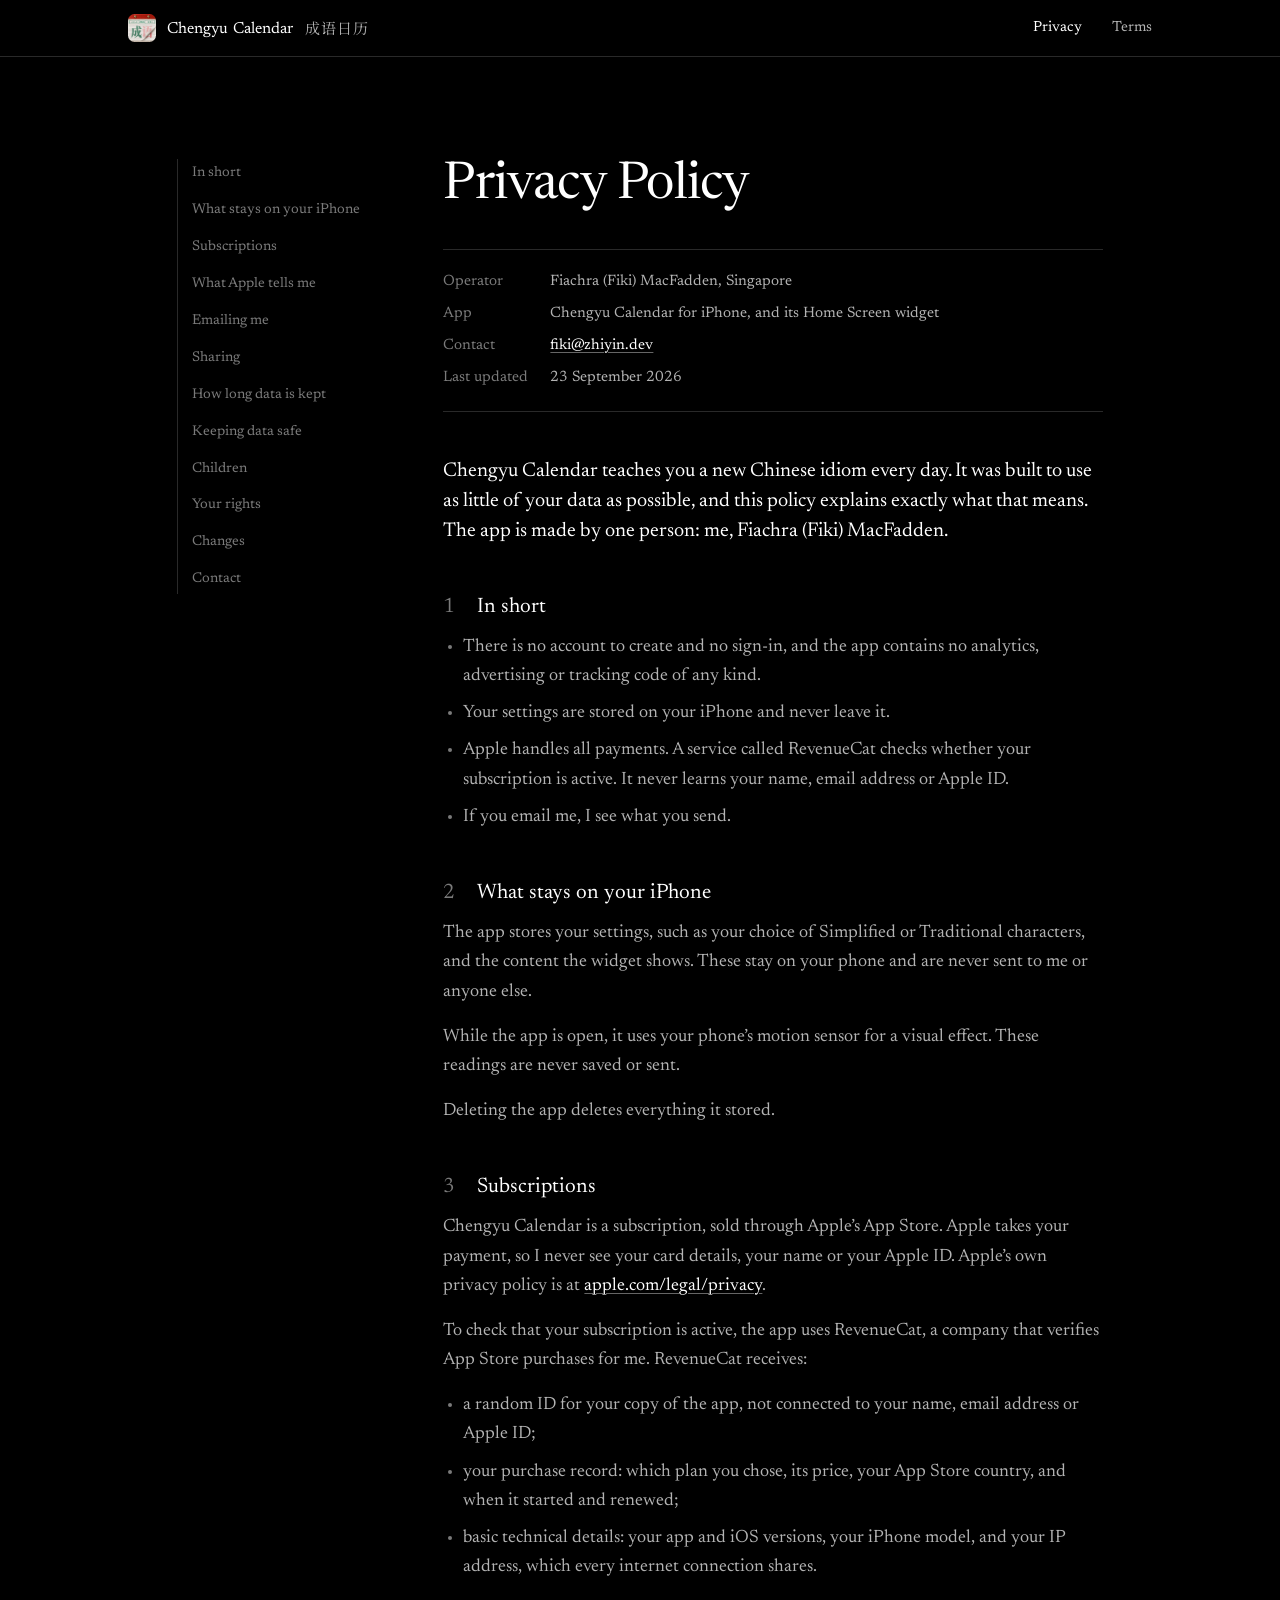
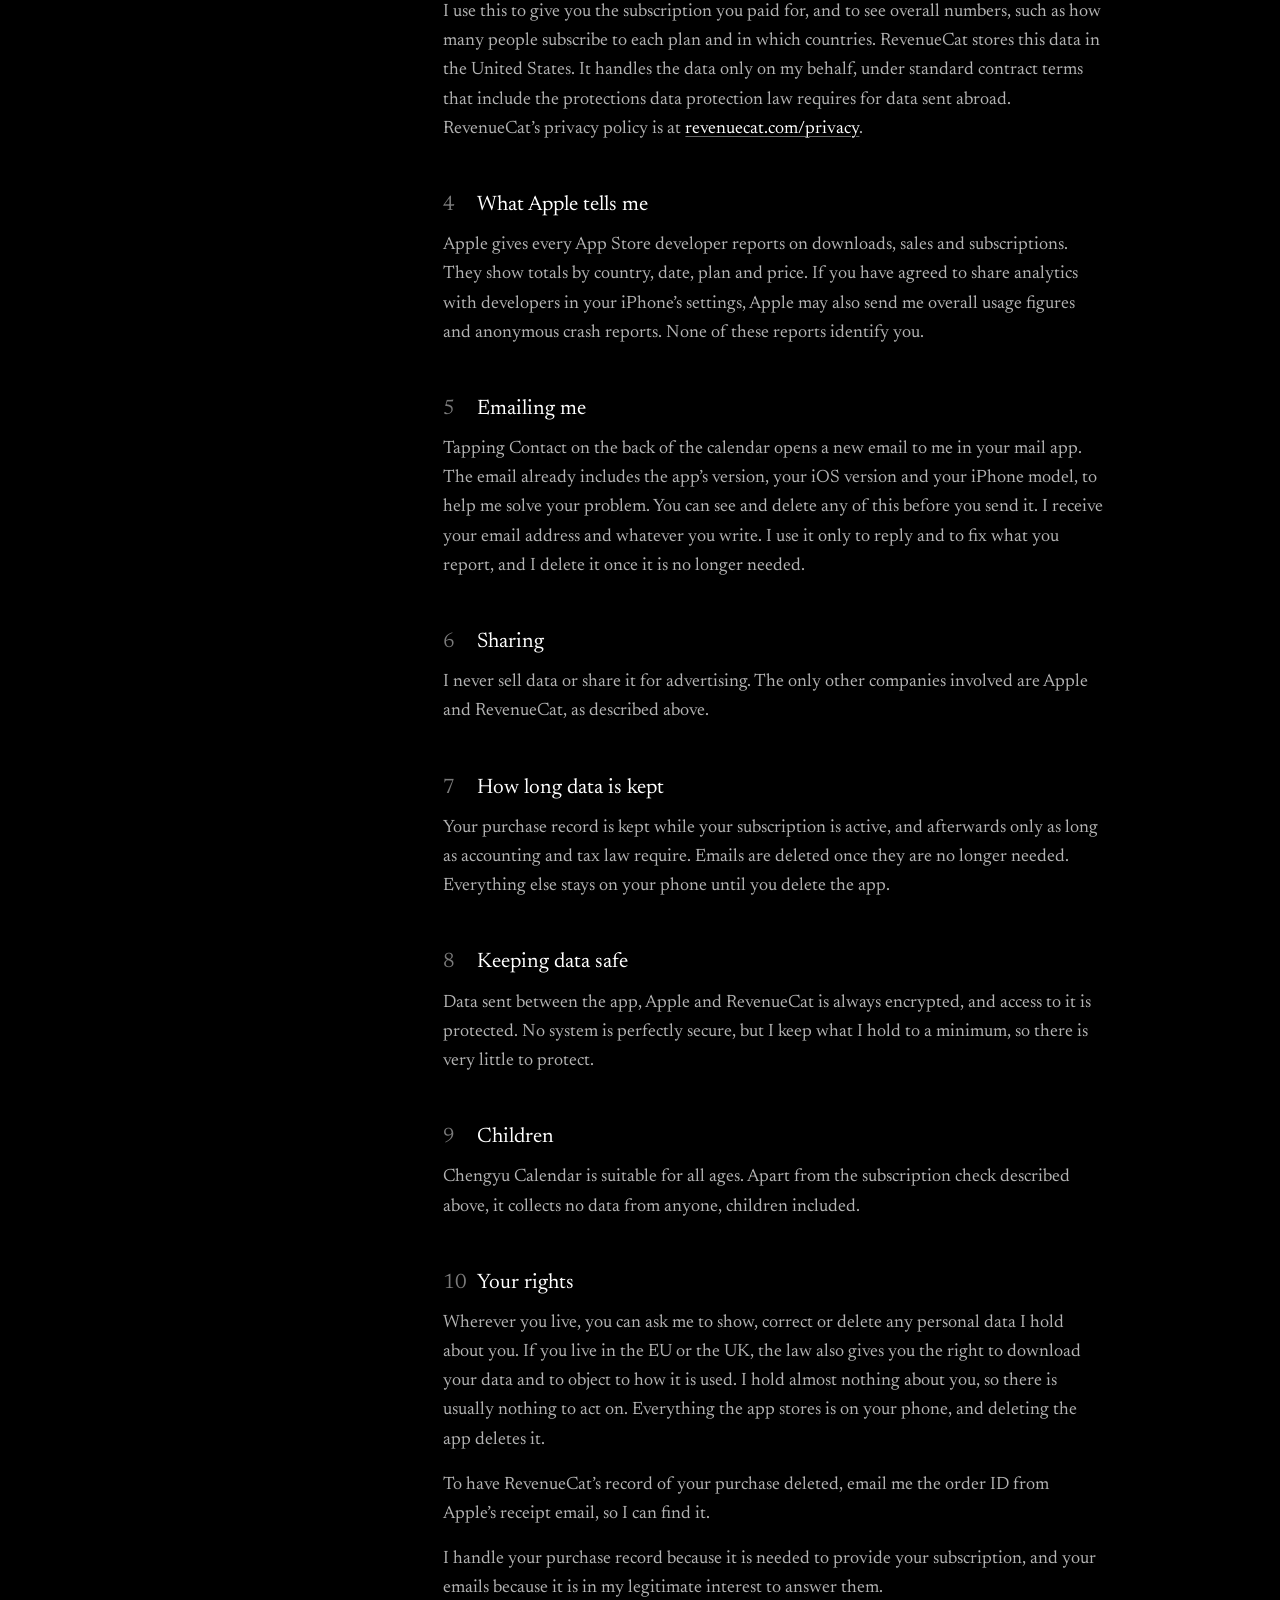
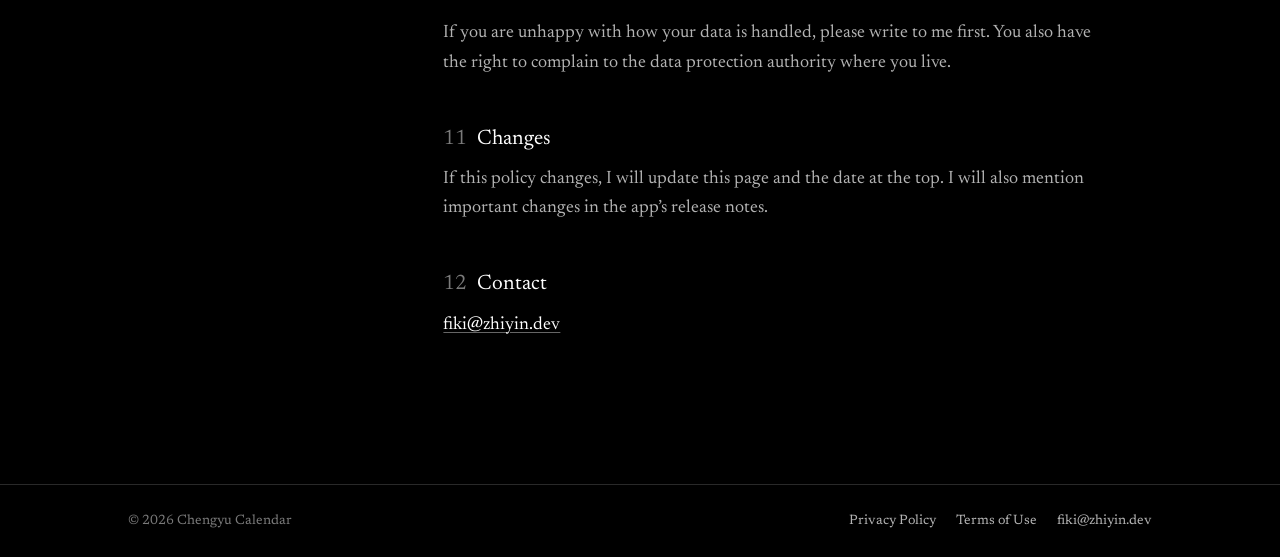
==== commit e6647315: "Privacy Policy: complaints to the authority where the reader lives, none named Co-Authored-By: Claud" ====
--- a/privacy/index.html
+++ b/privacy/index.html
@@ -81,7 +81,7 @@
 <p>Wherever you live, you can ask me to show, correct or delete any personal data I hold about you. If you live in the EU or the UK, the law also gives you the right to download your data and to object to how it is used. I hold almost nothing about you, so there is usually nothing to act on. Everything the app stores is on your phone, and deleting the app deletes it.</p>
 <p>To have RevenueCat’s record of your purchase deleted, email me the order ID from Apple’s receipt email, so I can find it.</p>
 <p>I handle your purchase record because it is needed to provide your subscription, and your emails because it is in my legitimate interest to answer them.</p>
-<p>If you are unhappy with how your data is handled, please write to me first. You can also contact Singapore’s Personal Data Protection Commission at <a href="https://pdpc.gov.sg">pdpc.gov.sg</a>, or the data protection authority where you live.</p>
+<p>If you are unhappy with how your data is handled, please write to me first. You also have the right to complain to the data protection authority where you live.</p>
 <h2 id="s11"><span class="n">11</span>Changes</h2>
 <p>If this policy changes, I will update this page and the date at the top. I will also mention important changes in the app’s release notes.</p>
 <h2 id="s12"><span class="n">12</span>Contact</h2>
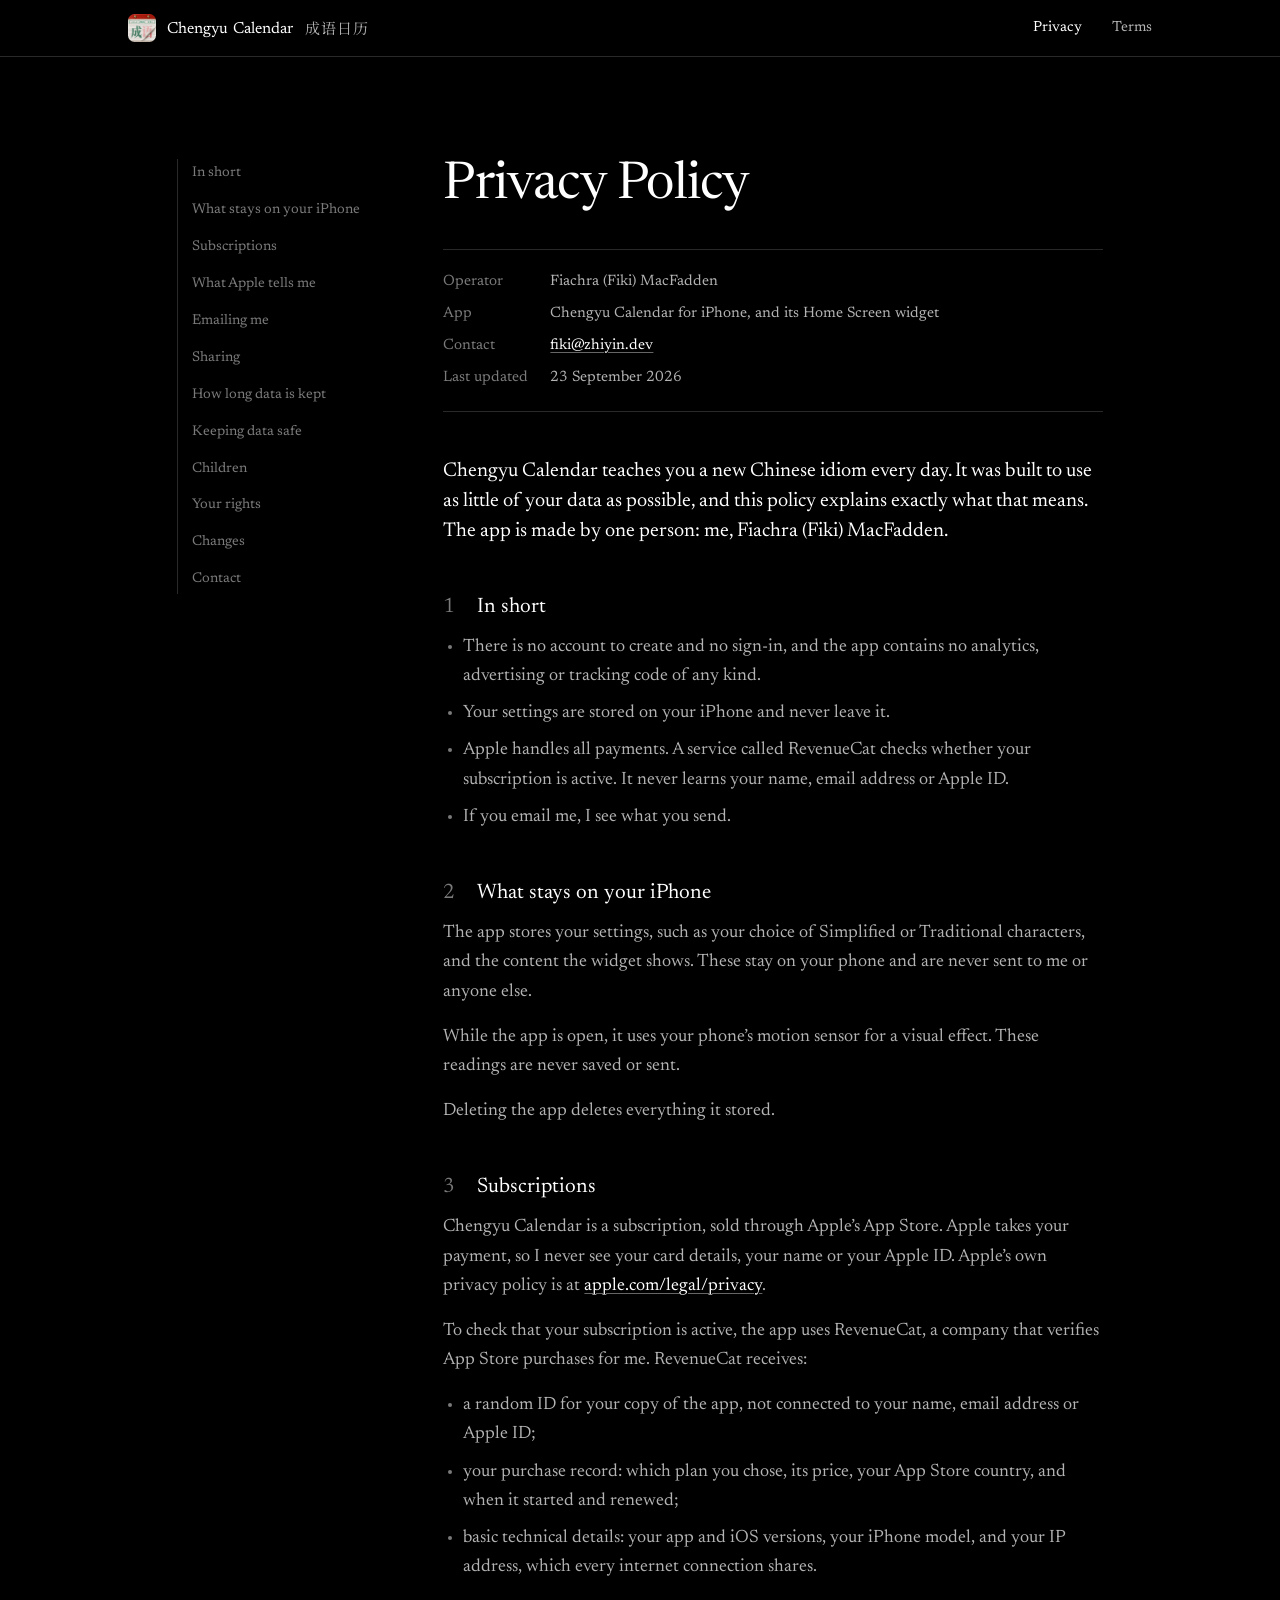
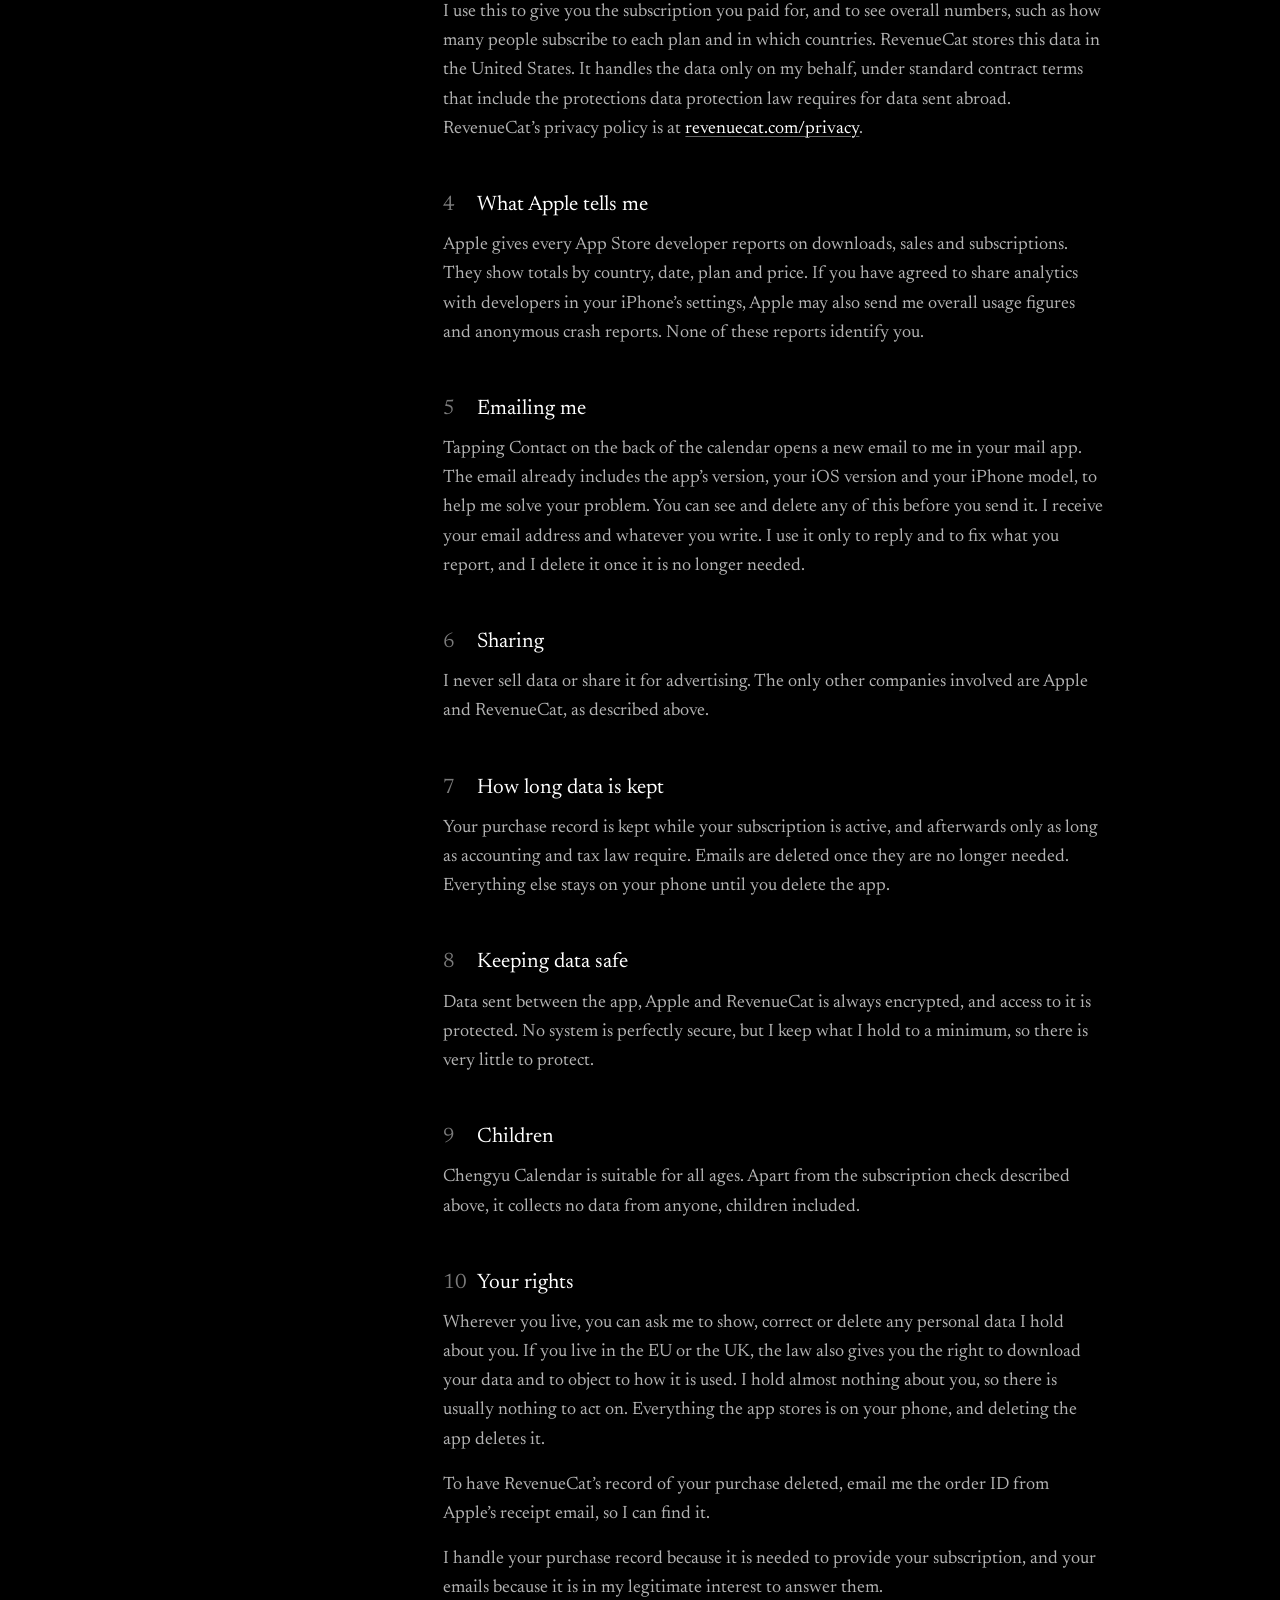
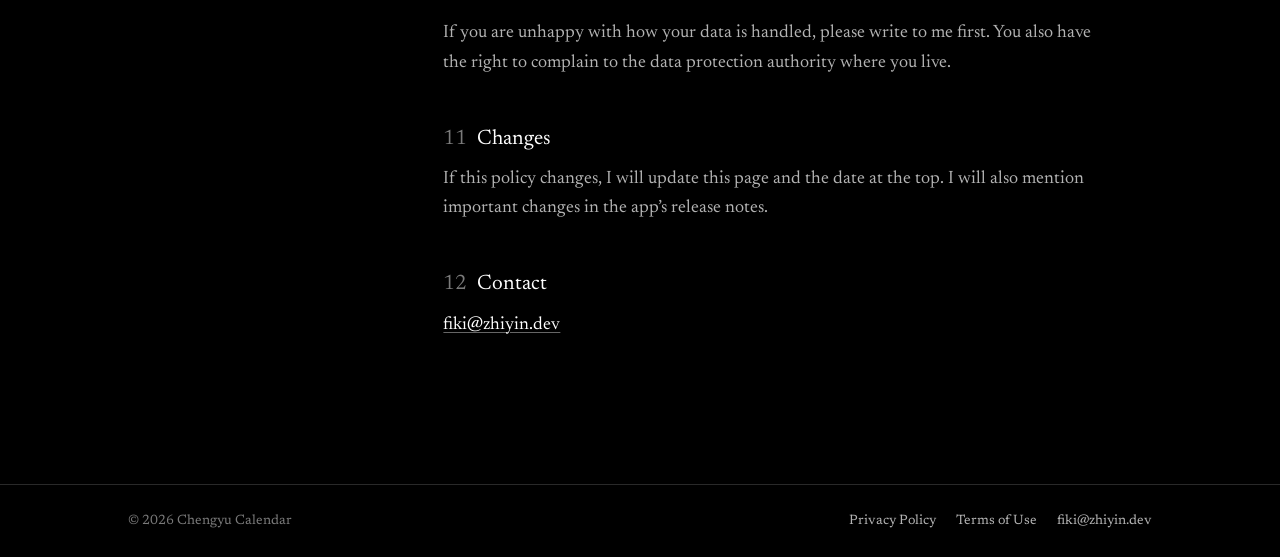
==== commit 5d8b2032: "Privacy Policy and Terms of Use: the operator by name alone Co-Authored-By: Claude Opus 5.5 (1M cont" ====
--- a/privacy/index.html
+++ b/privacy/index.html
@@ -43,7 +43,7 @@
   </aside>
   <article>
     <h1>Privacy Policy</h1>
-<dl class="meta"><dt>Operator</dt><dd>Fiachra (Fiki) MacFadden, Singapore</dd><dt>App</dt><dd>Chengyu Calendar for iPhone, and its Home Screen widget</dd><dt>Contact</dt><dd><a href="mailto:fiki@zhiyin.dev">fiki@zhiyin.dev</a></dd><dt>Last updated</dt><dd>23 September 2026</dd></dl>
+<dl class="meta"><dt>Operator</dt><dd>Fiachra (Fiki) MacFadden</dd><dt>App</dt><dd>Chengyu Calendar for iPhone, and its Home Screen widget</dd><dt>Contact</dt><dd><a href="mailto:fiki@zhiyin.dev">fiki@zhiyin.dev</a></dd><dt>Last updated</dt><dd>23 September 2026</dd></dl>
 <p>Chengyu Calendar teaches you a new Chinese idiom every day. It was built to use as little of your data as possible, and this policy explains exactly what that means. The app is made by one person: me, Fiachra (Fiki) MacFadden.</p>
 <h2 id="s1"><span class="n">1</span>In short</h2>
 <ul>
